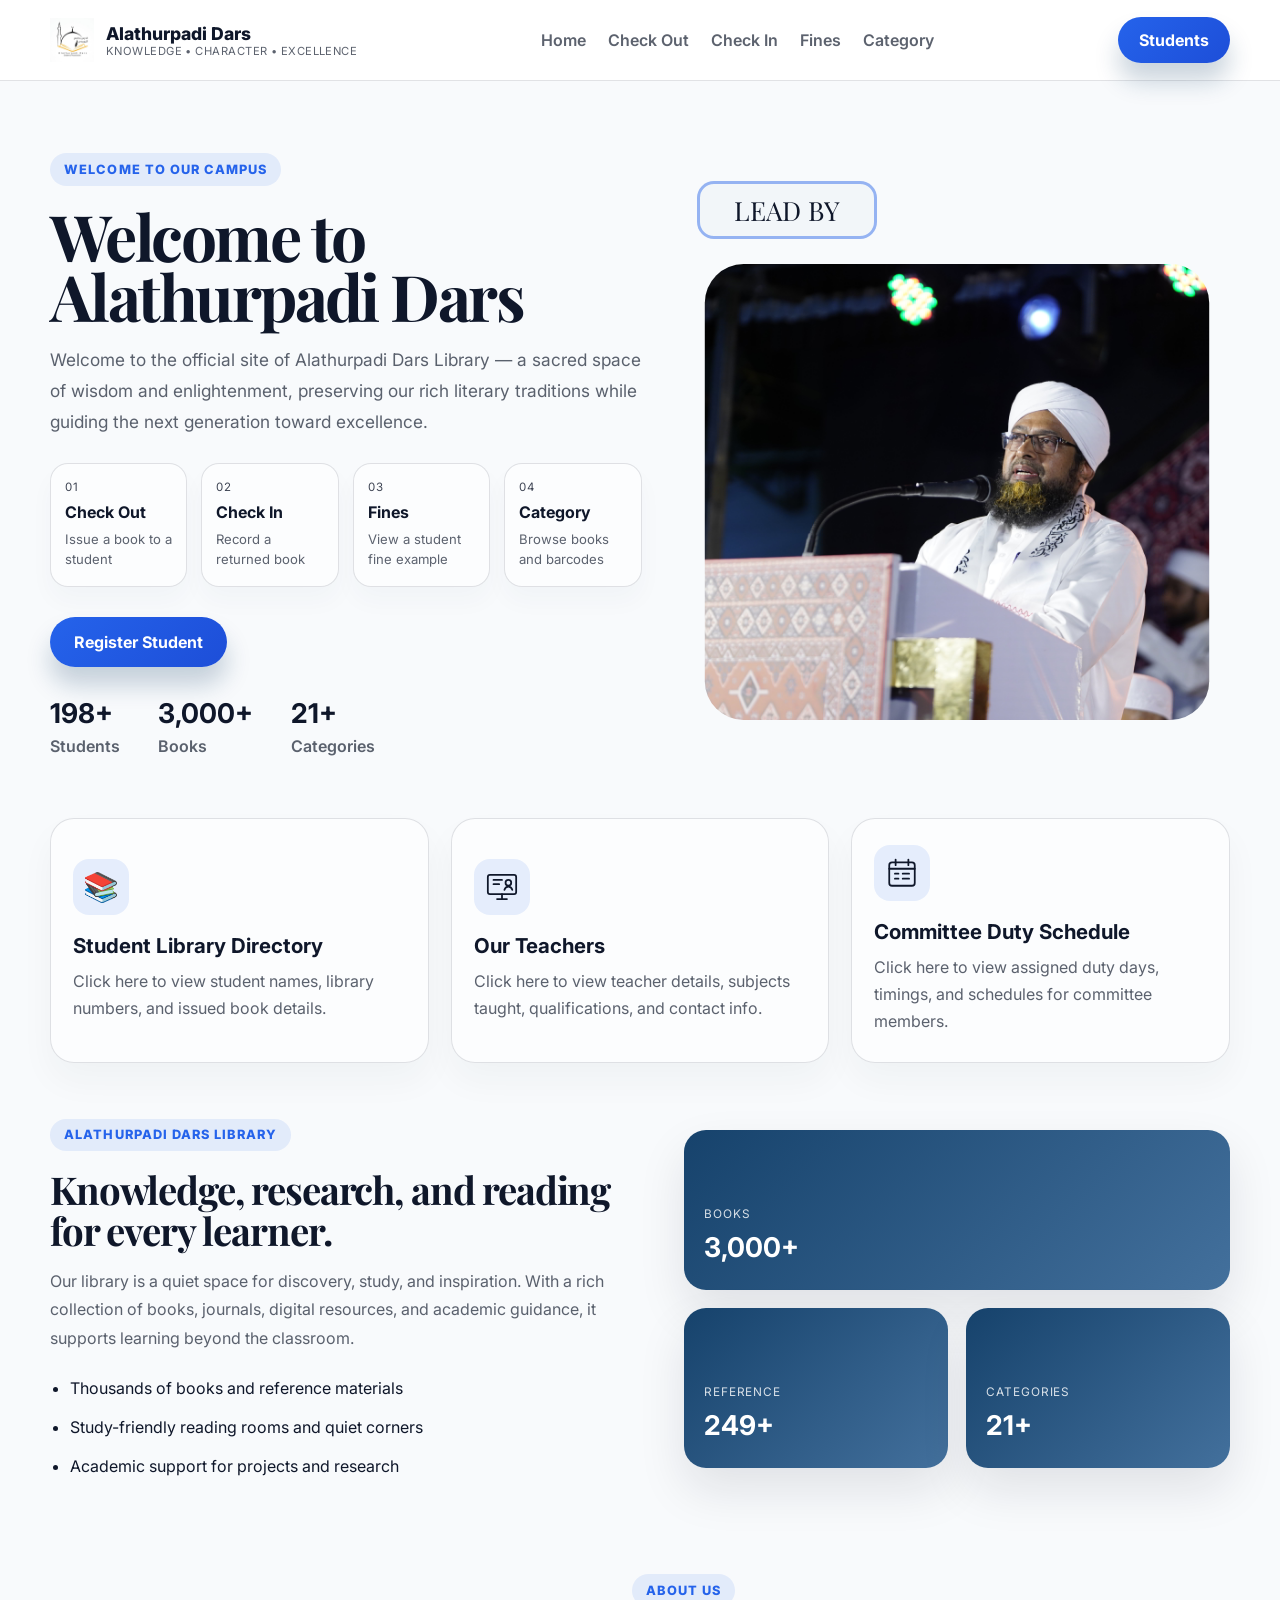
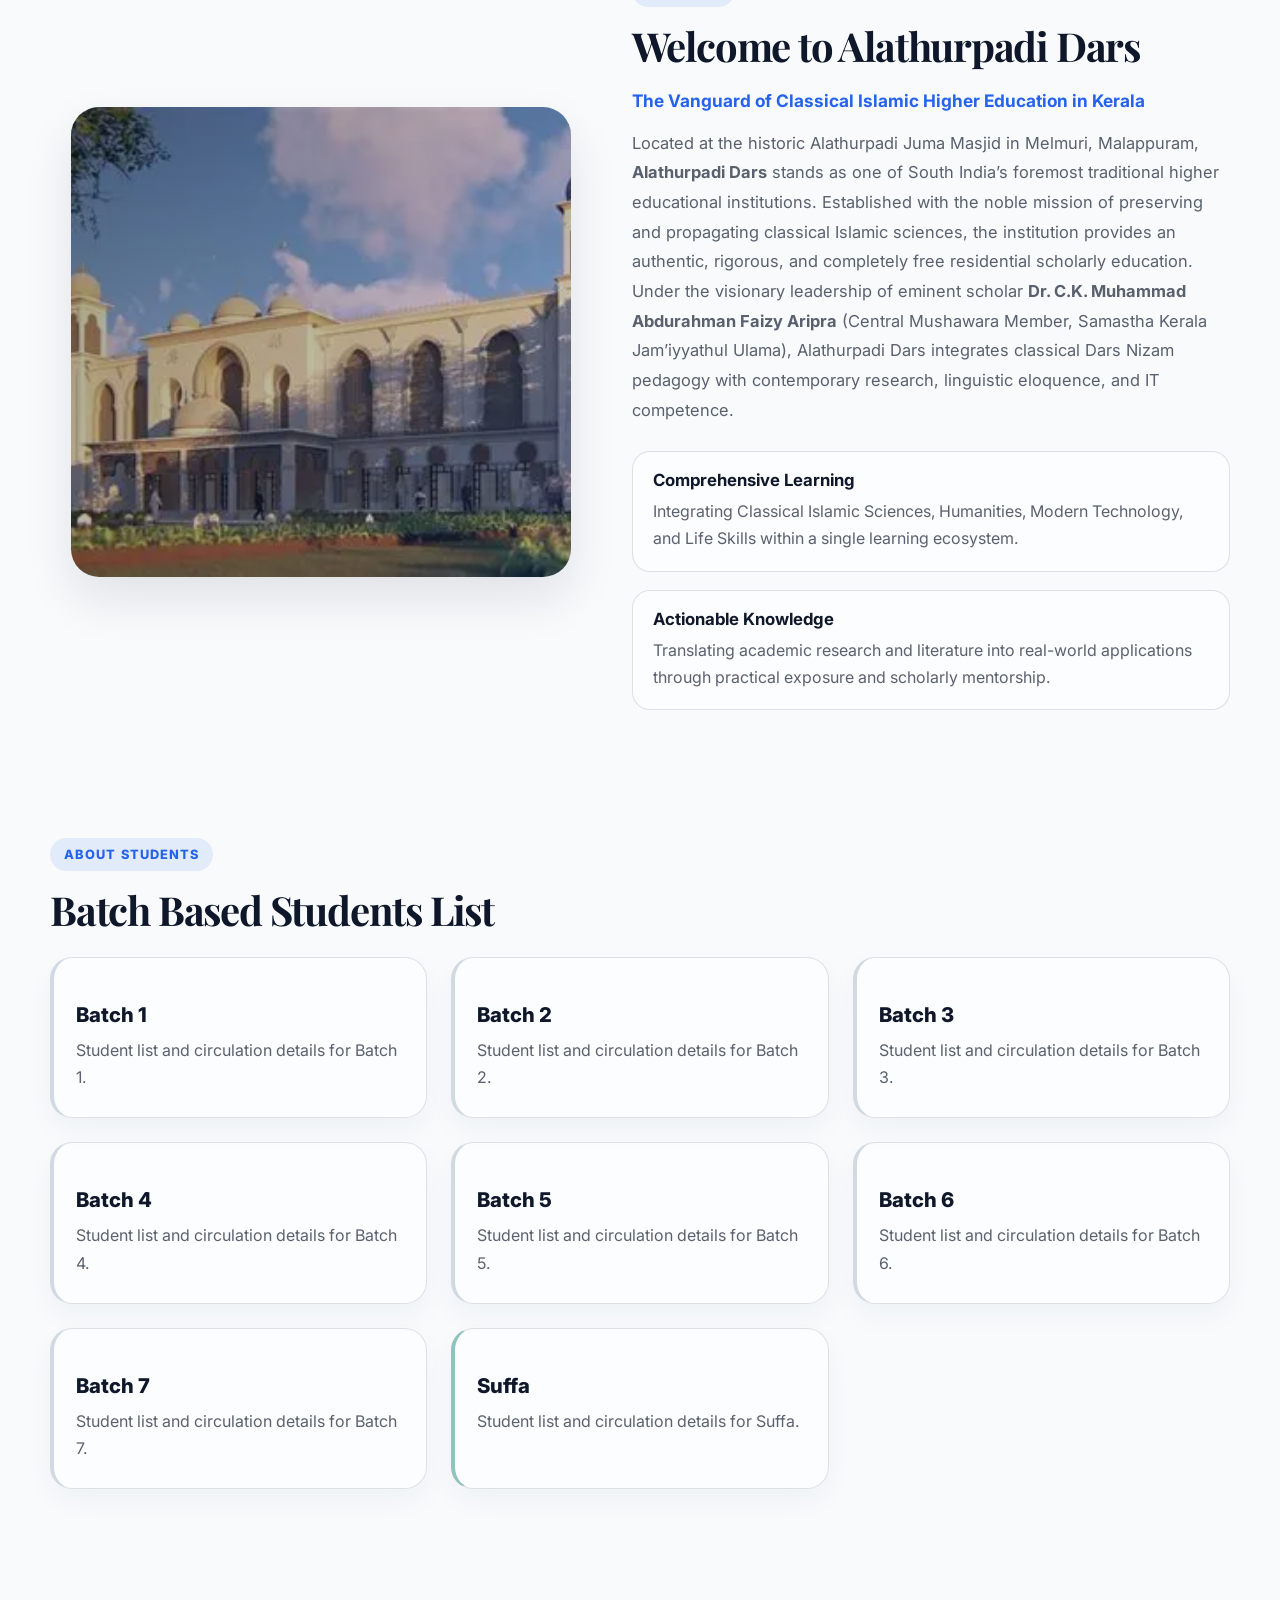
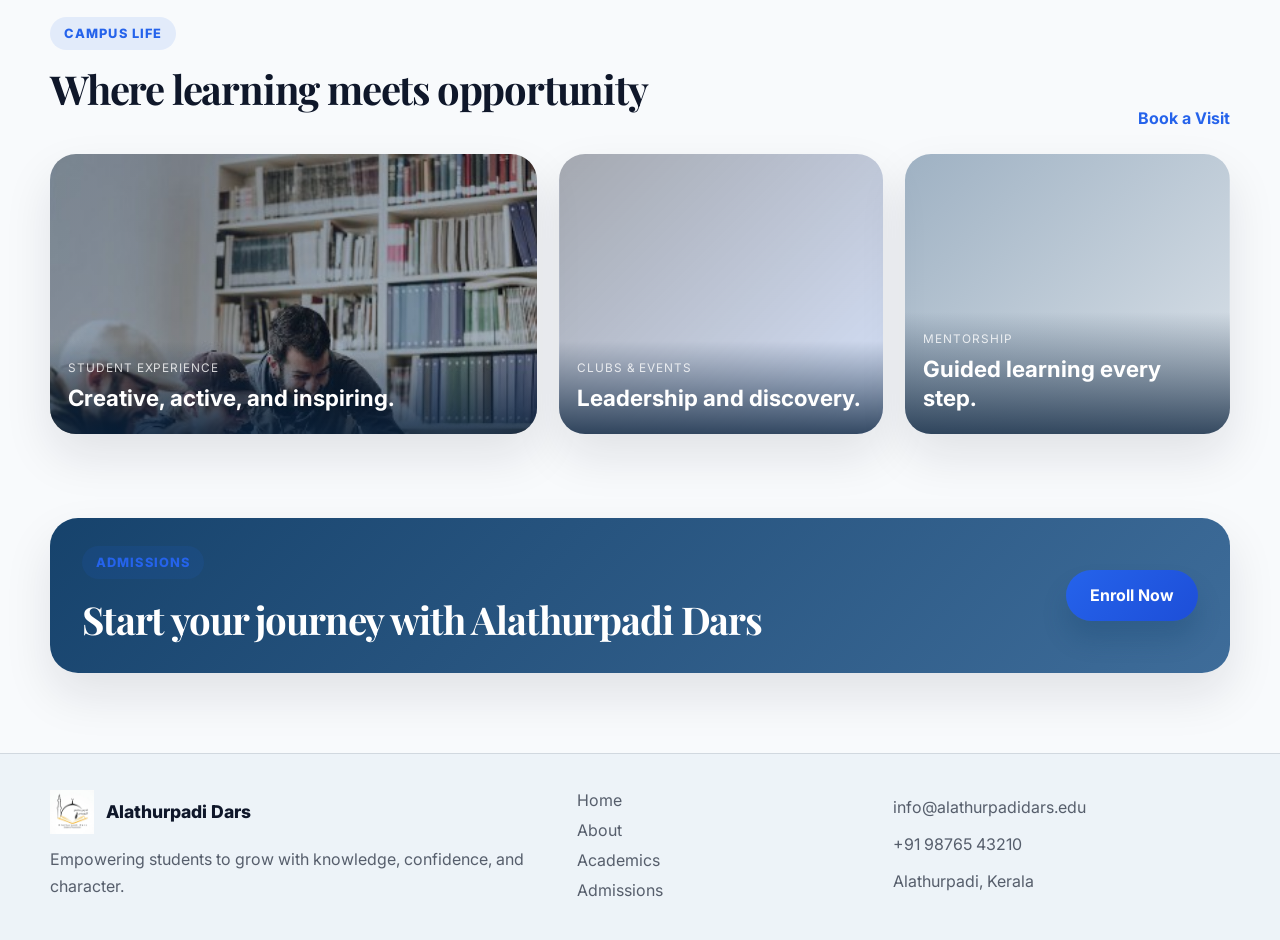
==== index.html @ b2cd087a "Initial commit" ====
<!DOCTYPE html>
<html lang="en">
  <head>
    <meta charset="UTF-8" />
    <meta name="viewport" content="width=device-width, initial-scale=1.0" />
    <title>Alathurpadi Dars | Welcome</title>
    <meta
      name="description"
      content="Welcome to Alathurpadi Dars library, a vibrant academic community dedicated to excellence, values, and future-ready learning."
    />
    <link rel="preconnect" href="https://fonts.googleapis.com" />
    <link rel="preconnect" href="https://fonts.gstatic.com" crossorigin />
    <link
      href="https://fonts.googleapis.com/css2?family=Inter:wght@400;500;600;700;800&family=Playfair+Display:wght@600;700;800&display=swap"
      rel="stylesheet"
    />
    <link rel="stylesheet" href="styles.css" />
  </head>
  <body>
    <header class="site-header">
      <div class="container nav-wrap">
        <div class="brand">
          <img class="brand-mark" src="assets/alathurpadi-logo.png" alt="Alathurpadi Dars logo" />
          <div>
            <span class="brand-name">Alathurpadi Dars</span>
            <small>Knowledge • Character • Excellence</small>
          </div>
        </div>

        <nav class="nav" aria-label="Main navigation">
          <a href="index.html">Home</a>
          <a href="checkout.html">Check Out</a>
          <a href="checkin.html">Check In</a>
          <a href="fines.html">Fines</a>
          <a href="category.html">Category</a>
        </nav>

        <a href="students.html" class="nav-button">Students</a>
      </div>
    </header>

    <main>
      <section class="hero" id="home">
        <div class="container hero-grid">
          <div class="hero-copy">
            <span class="eyebrow">Welcome to our campus</span>
            <h1>Welcome to Alathurpadi Dars</h1>
            <p>Welcome to the official site of Alathurpadi Dars Library — a sacred space of wisdom and enlightenment, preserving our rich literary traditions while guiding the next generation toward excellence.</p>
            <div class="quick-choose" aria-label="Library actions">
              <a class="quick-option" href="checkout.html"><span class="option-number">01</span><strong>Check Out</strong><span class="option-description">Issue a book to a student</span></a>
              <a class="quick-option" href="checkin.html"><span class="option-number">02</span><strong>Check In</strong><span class="option-description">Record a returned book</span></a>
              <a class="quick-option" href="fines.html"><span class="option-number">03</span><strong>Fines</strong><span class="option-description">View a student fine example</span></a>
              <a class="quick-option" href="category.html"><span class="option-number">04</span><strong>Category</strong><span class="option-description">Browse books and barcodes</span></a>
            </div>
            <div class="hero-actions"><a class="primary-btn" href="students.html">Register Student</a></div>
            <div class="hero-stats">
              <div><strong>198+</strong><span>Students</span></div>
              <div><strong>3,000+</strong><span>Books</span></div>
              <div><strong>21+</strong><span>Categories</span></div>
            </div>
          </div>
          <div class="hero-visual">
            <div class="hero-visual-content">
              <div class="lead-badge"><span>LEAD BY</span></div>
              <div class="image-card main-image"></div>
            </div>
          </div>
        </div>
      </section>

      <section class="highlights">
        <div class="container highlight-grid">
          <button class="highlight-item library-directory-trigger" type="button" aria-label="Open student library directory">
            <span class="highlight-icon" aria-hidden="true">📚</span>
            <h3>Student Library Directory</h3>
            <p>Click here to view student names, library numbers, and issued book details.</p>
          </button>
          <button class="highlight-item faculty-directory-trigger" type="button" aria-label="Open teachers directory">
            <span class="highlight-icon" aria-hidden="true">
              <svg viewBox="0 0 48 48" fill="none" xmlns="http://www.w3.org/2000/svg"><rect x="4" y="7" width="40" height="27" rx="3" stroke="currentColor" stroke-width="2.5"/><path d="M17 41h14M24 34v7M12 14h12M12 20h8" stroke="currentColor" stroke-width="2.5" stroke-linecap="round"/><circle cx="33" cy="18" r="4" stroke="currentColor" stroke-width="2.5"/><path d="M27.5 28c.8-3 2.7-4.5 5.5-4.5s4.7 1.5 5.5 4.5" stroke="currentColor" stroke-width="2.5" stroke-linecap="round"/></svg>
            </span>
            <h3>Our Teachers</h3>
            <p>Click here to view teacher details, subjects taught, qualifications, and contact info.</p>
          </button>
          <button class="highlight-item schedule-directory-trigger" type="button" aria-label="Open committee duty schedule">
            <span class="highlight-icon" aria-hidden="true">
              <svg viewBox="0 0 48 48" fill="none" xmlns="http://www.w3.org/2000/svg"><rect x="6" y="9" width="36" height="33" rx="4" stroke="currentColor" stroke-width="2.5"/><path d="M15 5v8M33 5v8M6 18h36M14 25h5M25 25h9M14 32h5M25 32h9" stroke="currentColor" stroke-width="2.5" stroke-linecap="round"/></svg>
            </span>
            <h3>Committee Duty Schedule</h3>
            <p>Click here to view assigned duty days, timings, and schedules for committee members.</p>
          </button>
        </div>
      </section>

      <div id="library-modal" class="library-modal" aria-hidden="true">
        <div class="library-modal-dialog" role="dialog" aria-modal="true" aria-labelledby="library-modal-title">
          <div class="library-modal-header">
            <div>
              <span class="section-tag">Student Directory</span>
              <h3 id="library-modal-title">Library Access Overview</h3>
            </div>
            <button type="button" class="library-modal-close" aria-label="Close directory">×</button>
          </div>

          <div class="library-directory-filters">
            <div class="library-search-wrap">
              <label for="library-search">Search</label>
              <input id="library-search" type="search" placeholder="Search by name, ID, batch or status" />
            </div>
            <div class="library-search-wrap">
              <label for="batch-filter">Filter by batch</label>
              <select id="batch-filter">
                <option value="">All Batches</option>
                <option value="Batch 1">Batch 1</option>
                <option value="Batch 2">Batch 2</option>
                <option value="Batch 3">Batch 3</option>
                <option value="Batch 4">Batch 4</option>
                <option value="Batch 5">Batch 5</option>
                <option value="Batch 6">Batch 6</option>
                <option value="Batch 7">Batch 7</option>
                <option value="Suffa">Suffa</option>
              </select>
            </div>
          </div>

          <form id="student-directory-form" class="student-directory-form">
            <h4>Add Student</h4>
            <label>
              Student Name
              <input name="name" type="text" placeholder="Enter student name" required />
            </label>
            <label>
              Library ID / Card Number
              <input name="libraryId" type="text" placeholder="Enter library ID" required />
            </label>
            <label>
              Roll Number
              <input name="roll" type="text" inputmode="numeric" maxlength="3" placeholder="001" required />
            </label>
            <label>
              Batch
              <select name="batch" required>
                <option value="Batch 1">Batch 1</option>
                <option value="Batch 2">Batch 2</option>
                <option value="Batch 3">Batch 3</option>
                <option value="Batch 4">Batch 4</option>
                <option value="Batch 5">Batch 5</option>
                <option value="Batch 6">Batch 6</option>
                <option value="Batch 7">Batch 7</option>
                <option value="Suffa">Suffa</option>
              </select>
            </label>
            <label>
              Status
              <select name="status" required>
                <option value="Active">Active</option>
                <option value="Issued">Issued</option>
                <option value="Overdue">Overdue</option>
              </select>
            </label>
            <button type="submit" class="primary-btn">Add Student</button>
            <p id="student-directory-message" class="student-directory-message" aria-live="polite"></p>
          </form>

          <div class="library-table-wrap">
            <table class="library-table">
              <thead>
                <tr>
                  <th>Student Name</th>
                  <th>Roll Number</th>
                  <th>Library ID / Card Number</th>
                  <th>Batch</th>
                  <th>Status</th>
                  <th>Actions</th>
                </tr>
              </thead>
              <tbody id="library-table-body">
                <tr>
                  <td colspan="6" class="no-results">Open the student library directory to load student records.</td>
                </tr>
              </tbody>
            </table>
          </div>
        </div>
      </div>

      <div id="faculty-modal" class="library-modal faculty-modal" aria-hidden="true">
        <div class="library-modal-dialog faculty-modal-dialog" role="dialog" aria-modal="true" aria-labelledby="faculty-modal-title">
          <div class="library-modal-header">
            <div>
              <span class="section-tag">Faculty Directory</span>
              <h3 id="faculty-modal-title">Our Teachers</h3>
            </div>
            <button type="button" class="library-modal-close faculty-modal-close" aria-label="Close faculty directory">×</button>
          </div>
          <form id="teacher-form" class="teacher-form">
            <h4 class="teacher-form-title">Add New Teacher</h4>
            <div class="teacher-form-field">
              <label for="teacher-name">Teacher Name</label>
              <input id="teacher-name" name="teacher-name" type="text" placeholder="Enter Teacher Name" required />
            </div>
            <div class="teacher-form-field">
              <label for="teacher-photo">Teacher Photo</label>
              <input id="teacher-photo" name="teacher-photo" type="file" accept="image/*" required />
            </div>
            <button type="submit" class="primary-btn">Save Teacher</button>
            <p id="teacher-form-message" class="teacher-form-message" aria-live="polite"></p>
          </form>
          <div id="faculty-grid" class="faculty-grid" aria-live="polite">
            <p class="faculty-empty-state">Add a teacher using the form above to see their profile here.</p>
          </div>
        </div>
      </div>

      <div id="schedule-modal" class="library-modal schedule-modal" aria-hidden="true">
        <div class="library-modal-dialog schedule-modal-dialog" role="dialog" aria-modal="true" aria-labelledby="schedule-modal-title">
          <div class="library-modal-header">
            <div>
              <span class="section-tag">Committee Roster</span>
              <h3 id="schedule-modal-title">Committee Duty Schedule</h3>
            </div>
            <button type="button" class="library-modal-close schedule-modal-close" aria-label="Close committee schedule">×</button>
          </div>
          <p class="schedule-directory-note">Committee duty schedule.</p>
          <div class="library-table-wrap">
            <table class="library-table schedule-table">
              <thead>
                <tr>
                  <th>Committee Member Name</th>
                  <th>Assigned Day(s)</th>
                </tr>
              </thead>
              <tbody>
                <tr>
                  <td>Umarul Farookh, Sayyid Basheer</td>
                  <td>Saturday</td>
                </tr>
                <tr>
                  <td>Shahid, Hamid</td>
                  <td>Sunday</td>
                </tr>
                <tr>
                  <td>Safuvan, Sinad</td>
                  <td>Tuesday</td>
                </tr>
                <tr>
                  <td>Sajeer, Niyas</td>
                  <td>Thursday</td>
                </tr>
              </tbody>
            </table>
          </div>
        </div>
      </div>

      <section class="library-section" id="library">
        <div class="container library-grid">
          <div class="library-copy">
            <span class="section-tag">Alathurpadi Dars Library</span>
            <h2>Knowledge, research, and reading for every learner.</h2>
            <p>
              Our library is a quiet space for discovery, study, and inspiration. With a rich
              collection of books, journals, digital resources, and academic guidance, it supports
              learning beyond the classroom.
            </p>
            <ul class="library-list">
              <li>Thousands of books and reference materials</li>
              <li>Study-friendly reading rooms and quiet corners</li>
              <li>Academic support for projects and research</li>
            </ul>
          </div>

          <div class="library-panel">
            <div class="library-box box-one">
              <span>Books</span>
              <strong>3,000+</strong>
            </div>
            <div class="library-box box-two">
              <span>Reference</span>
              <strong>249+</strong>
            </div>
            <div class="library-box box-three">
              <span>Categories</span>
              <strong>21+</strong>
            </div>
          </div>
        </div>
      </section>

      <section class="about" id="about">
        <div class="container about-grid">
          <div class="about-image-wrap">
            <div class="about-image"></div>
          </div>

          <div class="about-copy">
            <span class="section-tag">About Us</span>
            <h2>Welcome to Alathurpadi Dars</h2>
            <p class="about-subtitle">The Vanguard of Classical Islamic Higher Education in Kerala</p>
            <p>
              Located at the historic Alathurpadi Juma Masjid in Melmuri, Malappuram,
              <strong>Alathurpadi Dars</strong> stands as one of South India’s foremost traditional
              higher educational institutions. Established with the noble mission of preserving and
              propagating classical Islamic sciences, the institution provides an authentic, rigorous,
              and completely free residential scholarly education.
            </p>
            <p>
              Under the visionary leadership of eminent scholar
              <strong>Dr. C.K. Muhammad Abdurahman Faizy Aripra</strong> (Central Mushawara Member,
              Samastha Kerala Jam’iyyathul Ulama), Alathurpadi Dars integrates classical Dars
              Nizam pedagogy with contemporary research, linguistic eloquence, and IT competence.
            </p>

            <div class="feature-list">
              <div>
                <strong>Comprehensive Learning</strong>
                <span>Integrating Classical Islamic Sciences, Humanities, Modern Technology, and Life Skills within a single learning ecosystem.</span>
              </div>
              <div>
                <strong>Actionable Knowledge</strong>
                <span>Translating academic research and literature into real-world applications through practical exposure and scholarly mentorship.</span>
              </div>
            </div>
          </div>
        </div>
      </section>

      <section class="programs" id="academics">
        <div class="container">
          <div class="section-head">
            <div>
              <span class="section-tag">About Students</span>
              <h2>Batch Based Students List</h2>
            </div>
          </div>

          <div class="program-grid">
            <a class="program-card" href="batch-details.html?batch=Batch%201">
              <h3>Batch 1</h3>
              <p>Student list and circulation details for Batch 1.</p>
            </a>

            <a class="program-card" href="batch-details.html?batch=Batch%202">
              <h3>Batch 2</h3>
              <p>Student list and circulation details for Batch 2.</p>
            </a>

            <a class="program-card" href="batch-details.html?batch=Batch%203">
              <h3>Batch 3</h3>
              <p>Student list and circulation details for Batch 3.</p>
            </a>

            <a class="program-card" href="batch-details.html?batch=Batch%204">
              <h3>Batch 4</h3>
              <p>Student list and circulation details for Batch 4.</p>
            </a>

            <a class="program-card" href="batch-details.html?batch=Batch%205">
              <h3>Batch 5</h3>
              <p>Student list and circulation details for Batch 5.</p>
            </a>

            <a class="program-card" href="batch-details.html?batch=Batch%206">
              <h3>Batch 6</h3>
              <p>Student list and circulation details for Batch 6.</p>
            </a>

            <a class="program-card" href="batch-details.html?batch=Batch%207">
              <h3>Batch 7</h3>
              <p>Student list and circulation details for Batch 7.</p>
            </a>

            <a class="program-card suffa-card" href="batch-details.html?batch=Suffa">
              <h3>Suffa</h3>
              <p>Student list and circulation details for Suffa.</p>
            </a>
          </div>
        </div>
      </section>

      <section class="campus" id="campus">
        <div class="container">
          <div class="section-head section-head-inline">
            <div>
              <span class="section-tag">Campus Life</span>
              <h2>Where learning meets opportunity</h2>
            </div>
            <a href="#contact">Book a Visit</a>
          </div>

          <div class="campus-grid">
            <div class="campus-panel large-panel">
              <div class="panel-content">
                <span>Student Experience</span>
                <h3>Creative, active, and inspiring.</h3>
              </div>
            </div>
            <div class="campus-panel small-panel panel-2">
              <div class="panel-content">
                <span>Clubs & Events</span>
                <h3>Leadership and discovery.</h3>
              </div>
            </div>
            <div class="campus-panel small-panel panel-3">
              <div class="panel-content">
                <span>Mentorship</span>
                <h3>Guided learning every step.</h3>
              </div>
            </div>
          </div>
        </div>
      </section>

      <section class="admissions" id="admissions">
        <div class="container cta-box">
          <div>
            <span class="section-tag">Admissions</span>
            <h2>Start your journey with Alathurpadi Dars</h2>
          </div>
          <a href="#contact" class="primary-btn">Enroll Now</a>
        </div>
      </section>
    </main>

    <footer class="site-footer" id="contact">
      <div class="container footer-wrap">
        <div>
          <div class="brand footer-brand">
            <img class="brand-mark" src="assets/alathurpadi-logo.png" alt="Alathurpadi Dars logo" />
            <div><span class="brand-name">Alathurpadi Dars</span></div>
          </div>
          <p>Empowering students to grow with knowledge, confidence, and character.</p>
        </div>
        <div class="footer-links">
          <a href="#home">Home</a>
          <a href="#about">About</a>
          <a href="#academics">Academics</a>
          <a href="#admissions">Admissions</a>
        </div>
        <div class="footer-contact">
          <p>info@alathurpadidars.edu</p>
          <p>+91 98765 43210</p>
          <p>Alathurpadi, Kerala</p>
        </div>
      </div>
    </footer>

    <script src="script.js"></script>
  </body>
</html>
---- styles.css ----
:root {
  --bg: #F8FAFC;
  --panel: #f1f5f9;
  --primary: #2563eb;
  --primary-deep: #0f172a;
  --secondary: #f1f5f9;
  --secondary-soft: #f1f5f9;
  --text: #0f172a;
  --muted: rgba(15, 23, 42, 0.68);
  --line: rgba(15, 23, 42, 0.12);
  --shadow: 0 22px 48px rgba(15, 23, 42, 0.1);
}

* {
  box-sizing: border-box;
}

html {
  scroll-behavior: smooth;
}

body {
  margin: 0;
  font-family: "Inter", sans-serif;
  background: var(--bg);
  color: var(--text);
}

.cursor-book {
  position: fixed;
  z-index: 9999;
  font-size: 30px;
  line-height: 1;
  pointer-events: none;
  opacity: 0;
  filter: blur(0.7px) drop-shadow(0 3px 4px rgba(15, 23, 42, 0.22));
  transform: translate(-50%, -50%) rotate(var(--book-angle, -12deg));
  transition: left 100ms ease-out, top 100ms ease-out, opacity 120ms ease, transform 100ms ease-out;
}

.cursor-book.is-visible {
  opacity: 1;
}

a {
  color: inherit;
  text-decoration: none;
}

img {
  max-width: 100%;
  display: block;
}

button,
input {
  font: inherit;
}

.container {
  width: min(1180px, calc(100% - 32px));
  margin: 0 auto;
}

.site-header {
  position: sticky;
  top: 0;
  z-index: 20;
  background: rgba(255, 255, 255, 0.92);
  backdrop-filter: blur(14px);
  border-bottom: 1px solid var(--line);
}

.nav-wrap {
  display: flex;
  align-items: center;
  justify-content: space-between;
  gap: 18px;
  min-height: 80px;
}

.brand {
  display: inline-flex;
  align-items: center;
  gap: 12px;
}

.brand-mark {
  flex: 0 0 44px;
  width: 44px;
  height: 44px;
  display: block;
  object-fit: contain;
}

.brand-name {
  display: block;
  font-size: 1.1rem;
  font-weight: 800;
  color: var(--primary-deep);
}

.brand small {
  display: block;
  color: var(--muted);
  font-size: 0.7rem;
  letter-spacing: 0.04em;
  text-transform: uppercase;
}

.nav {
  display: flex;
  align-items: center;
  gap: 22px;
  color: var(--muted);
  font-weight: 600;
}

.nav a:hover,
.nav a:focus-visible {
  color: var(--primary);
}

.nav-button,
.primary-btn,
.secondary-btn {
  display: inline-flex;
  align-items: center;
  justify-content: center;
  border-radius: 999px;
  font-weight: 700;
  transition: transform 0.2s ease, box-shadow 0.2s ease;
}

.nav-button,
.primary-btn {
  background: linear-gradient(135deg, var(--primary) 0%, #1d4ed8 100%);
  color: white;
  box-shadow: 0 18px 25px rgba(13, 59, 102, 0.22);
}

.nav-button {
  padding: 0.8rem 1.3rem;
}

.hero {
  padding: 72px 0 52px;
}

.hero-grid {
  display: grid;
  grid-template-columns: 1.04fr 0.96fr;
  align-items: center;
  gap: 42px;
}

.eyebrow,
.section-tag {
  display: inline-block;
  padding: 0.55rem 0.9rem;
  border-radius: 999px;
  background: rgba(37, 99, 235, 0.1);
  color: var(--primary);
  font-size: 0.8rem;
  font-weight: 800;
  letter-spacing: 0.08em;
  text-transform: uppercase;
}

.hero-copy h1 {
  margin: 20px 0 18px;
  font-family: "Playfair Display", serif;
  font-size: clamp(3rem, 5vw, 5.3rem);
  line-height: 0.94;
  letter-spacing: -0.04em;
  color: var(--primary-deep);
}

.hero-copy p {
  max-width: 620px;
  margin: 0;
  font-size: 1.08rem;
  line-height: 1.8;
  color: var(--muted);
}

.quick-choose {
  display: grid;
  grid-template-columns: repeat(4, minmax(0, 1fr));
  gap: 14px;
  margin-top: 26px;
}

.quick-option {
  display: block;
  border: 1px solid var(--line);
  background: rgba(255, 255, 255, 0.58);
  border-radius: 18px;
  padding: 16px 14px;
  text-align: left;
  transition: all 0.2s ease;
  box-shadow: 0 14px 24px rgba(13, 59, 102, 0.03);
  color: var(--primary-deep);
}

.quick-option:hover,
.quick-option.active {
  border-color: rgba(13, 59, 102, 0.2);
  background: linear-gradient(135deg, rgba(37, 99, 235, 0.96), rgba(29, 78, 216, 0.9));
  color: white;
  transform: translateY(-2px);
}

.option-number {
  display: block;
  font-size: 0.72rem;
  letter-spacing: 0.08em;
  text-transform: uppercase;
  opacity: 0.8;
}

.quick-option strong {
  display: block;
  margin-top: 8px;
  font-size: 1rem;
}

.option-description {
  display: block;
  margin-top: 8px;
  color: var(--muted);
  font-size: 0.82rem;
  line-height: 1.5;
}

.quick-option:hover .option-description,
.quick-option:focus-visible .option-description {
  color: rgba(255, 255, 255, 0.82);
}

.quick-option:focus-visible {
  outline: 3px solid var(--secondary);
  outline-offset: 3px;
}

.selection-panel {
  margin-top: 18px;
  padding: 16px 18px;
  background: rgba(255, 255, 255, 0.66);
  border: 1px solid var(--line);
  border-radius: 18px;
  box-shadow: 0 14px 24px rgba(13, 59, 102, 0.04);
}

.selection-panel p {
  margin: 0 0 8px;
  font-size: 0.74rem;
  letter-spacing: 0.08em;
  text-transform: uppercase;
  color: var(--muted);
}

.selection-panel h3 {
  margin: 0;
  font-size: 1.5rem;
  color: var(--primary-deep);
}

.selection-panel span {
  display: block;
  margin-top: 8px;
  color: var(--muted);
  line-height: 1.6;
}

.detail-panel {
  margin-top: 16px;
  background: rgba(255, 255, 255, 0.58);
  border: 1px solid var(--line);
  border-radius: 18px;
  padding: 14px 16px 10px;
}

.detail-header h4 {
  margin: 0 0 10px;
  font-size: 0.82rem;
  letter-spacing: 0.08em;
  text-transform: uppercase;
  color: var(--primary);
}

#detail-list {
  list-style: none;
  padding: 0;
  margin: 0;
  display: grid;
  gap: 10px;
}

#detail-list li {
  display: flex;
  justify-content: space-between;
  gap: 16px;
  padding: 10px 12px;
  border-radius: 12px;
  background: rgba(13, 59, 102, 0.04);
  color: var(--primary-deep);
}

#detail-list li span {
  color: var(--muted);
}

.hero-actions {
  display: flex;
  align-items: center;
  gap: 16px;
  margin-top: 30px;
}

.full-width {
  width: 100%;
}

.primary-btn,
.secondary-btn {
  padding: 0.95rem 1.5rem;
}

.secondary-btn {
  background: transparent;
  border: 1px solid rgba(13, 59, 102, 0.18);
  color: var(--primary);
}

.hero-stats {
  display: flex;
  gap: 38px;
  margin-top: 30px;
  flex-wrap: wrap;
}

.hero-stats div {
  display: flex;
  flex-direction: column;
  gap: 6px;
}

.hero-stats strong {
  font-size: 1.7rem;
  color: var(--primary-deep);
}

.hero-stats span {
  color: var(--muted);
  font-weight: 600;
}

.hero-visual {
  position: relative;
  min-height: 540px;
  display: flex;
  align-items: center;
  justify-content: center;
  background: transparent;
}

.hero-visual-content {
  width: min(100%, 520px);
}

.lead-badge {
  width: 180px;
  min-height: 58px;
  margin: 0 0 18px;
  display: flex;
  align-items: center;
  justify-content: center;
  border: 3px solid rgba(37, 99, 235, 0.45);
  border-radius: 17px;
  background: rgba(241, 245, 249, 0.9);
}

.lead-badge span {
  color: var(--primary-deep);
  font-family: "Playfair Display", serif;
  font-size: 1.65rem;
  line-height: 1;
}

.image-card {
  width: 100%;
  height: 470px;
  border-radius: 40px 40px 40px 40px;
  background: url("DSC00476.JPG") center/cover no-repeat;
  box-shadow: none;
  border: none;
  position: relative;
  overflow: hidden;
  transform: scale(0.97);
  transform-origin: center;
}

.floating-badge {
  position: absolute;
  background: rgba(255, 255, 255, 0.94);
  border: 1px solid var(--line);
  border-radius: 18px;
  box-shadow: var(--shadow);
  padding: 16px 18px;
  max-width: 210px;
}

.floating-badge span {
  display: block;
  color: var(--muted);
  font-size: 0.74rem;
  letter-spacing: 0.08em;
  text-transform: uppercase;
}

.floating-badge strong {
  display: block;
  margin-top: 8px;
  color: var(--primary-deep);
  font-size: 1.05rem;
}

.badge-one {
  left: 20px;
  bottom: 34px;
}

.badge-two {
  right: 18px;
  top: 18px;
}

.highlights {
  padding: 10px 0 30px;
}

.highlight-grid {
  display: grid;
  grid-template-columns: repeat(3, minmax(0, 1fr));
  gap: 22px;
}

.highlight-item {
  background: rgba(255, 255, 255, 0.55);
  border: 1px solid var(--line);
  border-radius: 24px;
  padding: 26px 22px;
  box-shadow: 0 18px 35px rgba(19, 42, 61, 0.04);
  width: 100%;
  text-align: left;
  color: inherit;
  transition: transform 0.2s ease, box-shadow 0.2s ease, border-color 0.2s ease;
}

.library-directory-trigger,
.faculty-directory-trigger,
.schedule-directory-trigger {
  cursor: pointer;
}

.library-directory-trigger:hover,
.library-directory-trigger:focus-visible,
.faculty-directory-trigger:hover,
.faculty-directory-trigger:focus-visible,
.schedule-directory-trigger:hover,
.schedule-directory-trigger:focus-visible {
  transform: translateY(-2px);
  box-shadow: 0 22px 42px rgba(19, 42, 61, 0.08);
  border-color: rgba(13, 59, 102, 0.22);
  outline: none;
}

.library-modal {
  position: fixed;
  inset: 0;
  background: rgba(9, 18, 28, 0.52);
  display: none;
  align-items: center;
  justify-content: center;
  padding: 24px;
  z-index: 1000;
}

.library-modal.is-open {
  display: flex;
}

body.modal-open {
  overflow: hidden;
}

.library-modal-dialog {
  width: min(900px, 100%);
  max-height: 90vh;
  overflow-y: auto;
  background: #fff;
  border-radius: 22px;
  box-shadow: 0 30px 60px rgba(9, 18, 28, 0.2);
  border: 1px solid var(--line);
  padding: 24px;
}

.library-modal-header {
  display: flex;
  align-items: flex-start;
  justify-content: space-between;
  gap: 18px;
  margin-bottom: 20px;
}

.library-modal-header h3 {
  margin: 10px 0 0;
  color: var(--primary-deep);
  font-size: clamp(1.7rem, 2vw, 2.1rem);
}

.library-modal-close {
  background: rgba(13, 59, 102, 0.08);
  border: none;
  border-radius: 50%;
  width: 42px;
  height: 42px;
  font-size: 2rem;
  line-height: 1;
  color: var(--primary-deep);
  cursor: pointer;
}

.faculty-modal-dialog {
  max-height: min(90vh, 900px);
  overflow-y: auto;
}

.schedule-modal-dialog {
  width: min(1100px, 100%);
  max-height: min(90vh, 900px);
  overflow-y: auto;
}

.schedule-directory-note {
  margin: -4px 0 18px;
  color: var(--muted);
  line-height: 1.6;
}

.schedule-table {
  min-width: 760px;
}

.schedule-status {
  display: inline-flex;
  padding: 6px 10px;
  border-radius: 999px;
  background: rgba(13, 59, 102, 0.08);
  color: var(--muted);
  font-size: 0.8rem;
  font-weight: 700;
  white-space: nowrap;
}

.teacher-form {
  display: grid;
  grid-template-columns: 1fr 1fr auto;
  align-items: end;
  gap: 14px;
  margin-bottom: 24px;
  padding: 18px;
  border: 1px solid var(--line);
  border-radius: 16px;
  background: rgba(13, 59, 102, 0.03);
}

.teacher-form-title {
  grid-column: 1 / -1;
  margin: 0;
  color: var(--primary-deep);
}

.teacher-form-field {
  display: grid;
  gap: 8px;
}

.teacher-form-field label {
  color: var(--primary-deep);
  font-weight: 700;
}

.teacher-form-field input {
  width: 100%;
  min-height: 48px;
  border: 1px solid var(--line);
  border-radius: 12px;
  padding: 0.75rem 0.9rem;
  background: white;
  color: var(--text);
  font: inherit;
}

.teacher-form-field input:focus-visible {
  outline: 2px solid rgba(13, 59, 102, 0.25);
  border-color: rgba(13, 59, 102, 0.4);
}

.teacher-form-message {
  grid-column: 1 / -1;
  min-height: 1.25em;
  margin: 0;
  color: var(--primary);
  font-weight: 600;
}

.faculty-grid {
  display: grid;
  grid-template-columns: repeat(3, minmax(0, 1fr));
  gap: 16px;
}

.faculty-card {
  overflow: hidden;
  border: 1px solid var(--line);
  border-radius: 18px;
  background: #fff;
  box-shadow: 0 12px 26px rgba(13, 59, 102, 0.06);
}

.faculty-photo {
  display: block;
  width: 100%;
  aspect-ratio: 4 / 3;
  object-fit: cover;
  background: linear-gradient(135deg, rgba(37, 99, 235, 0.12), rgba(37, 99, 235, 0.08));
}

.faculty-card-controls {
  display: grid;
  gap: 12px;
  padding: 16px;
}

.faculty-edit-field {
  display: grid;
  gap: 6px;
  color: var(--primary-deep);
  font-size: 0.85rem;
  font-weight: 700;
}

.faculty-edit-field input {
  width: 100%;
  min-height: 42px;
  border: 1px solid var(--line);
  border-radius: 10px;
  padding: 0.65rem 0.75rem;
  background: white;
  color: var(--text);
  font: inherit;
  font-weight: 400;
}

.faculty-edit-field input:focus-visible {
  outline: 2px solid rgba(13, 59, 102, 0.25);
  border-color: rgba(13, 59, 102, 0.4);
}

.faculty-delete-button {
  min-height: 42px;
  border: 1px solid rgba(177, 45, 45, 0.22);
  border-radius: 10px;
  background: rgba(202, 58, 58, 0.08);
  color: #a52c2c;
  font: inherit;
  font-weight: 700;
  cursor: pointer;
}

.faculty-delete-button:hover,
.faculty-delete-button:focus-visible {
  background: rgba(202, 58, 58, 0.14);
  outline: 2px solid rgba(177, 45, 45, 0.2);
  outline-offset: 2px;
}

.faculty-empty-state {
  grid-column: 1 / -1;
  margin: 0;
  padding: 20px;
  border: 1px dashed var(--line);
  border-radius: 14px;
  color: var(--muted);
  text-align: center;
}

.library-directory-filters {
  display: grid;
  grid-template-columns: minmax(0, 1fr) minmax(180px, 0.45fr);
  gap: 16px;
}

.library-search-wrap {
  display: grid;
  gap: 8px;
  margin-bottom: 18px;
}

.library-search-wrap label {
  font-weight: 700;
  color: var(--primary-deep);
}

.library-search-wrap input,
.library-search-wrap select {
  width: 100%;
  min-height: 48px;
  border: 1px solid var(--line);
  border-radius: 12px;
  padding: 0.9rem 1rem;
  background: white;
  color: var(--text);
  font: inherit;
}

.student-directory-form {
  display: grid;
  grid-template-columns: repeat(5, minmax(0, 1fr)) auto;
  align-items: end;
  gap: 12px;
  margin-bottom: 20px;
  padding: 16px;
  border: 1px solid var(--line);
  border-radius: 16px;
  background: rgba(13, 59, 102, 0.03);
}

.student-directory-form h4,
.student-directory-message {
  grid-column: 1 / -1;
  margin: 0;
}

.student-directory-form h4 {
  color: var(--primary-deep);
}

.student-directory-form label {
  display: grid;
  gap: 7px;
  color: var(--primary-deep);
  font-size: 0.82rem;
  font-weight: 700;
}

.student-directory-form input,
.student-directory-form select,
.library-table td input,
.library-table td select {
  width: 100%;
  min-width: 100px;
  min-height: 40px;
  border: 1px solid var(--line);
  border-radius: 9px;
  padding: 0.55rem 0.65rem;
  background: #fff;
  color: var(--text);
  font: inherit;
}

.student-directory-form .primary-btn {
  min-height: 44px;
  padding: 0.7rem 1rem;
  white-space: nowrap;
}

.student-directory-message {
  min-height: 1.25em;
  color: var(--primary);
  font-weight: 600;
}

.directory-actions {
  display: flex;
  gap: 8px;
}

.directory-row-button {
  border: 1px solid var(--line);
  border-radius: 8px;
  padding: 8px 10px;
  background: white;
  color: var(--primary);
  font: inherit;
  font-size: 0.82rem;
  font-weight: 700;
  cursor: pointer;
}

.directory-row-button:hover,
.directory-row-button:focus-visible {
  outline: 2px solid rgba(13, 59, 102, 0.2);
  outline-offset: 1px;
}

.directory-delete-button {
  border-color: rgba(177, 45, 45, 0.22);
  color: #a52c2c;
}

.library-table-wrap {
  max-height: 42vh;
  overflow-x: auto;
  overflow-y: auto;
  border-radius: 12px;
}

.library-table thead {
  position: sticky;
  top: 0;
  z-index: 1;
}

.library-table {
  width: 100%;
  border-collapse: collapse;
  margin-top: 8px;
}

.library-table th,
.library-table td {
  padding: 14px 12px;
  text-align: left;
  border-bottom: 1px solid rgba(13, 59, 102, 0.1);
  color: var(--primary-deep);
}

.library-table th {
  background: rgba(13, 59, 102, 0.04);
  font-size: 0.8rem;
  letter-spacing: 0.08em;
  text-transform: uppercase;
  color: var(--primary);
}

.status-badge {
  display: inline-flex;
  align-items: center;
  justify-content: center;
  min-width: 88px;
  padding: 6px 10px;
  border-radius: 999px;
  font-size: 0.8rem;
  font-weight: 700;
}

.status-active {
  background: rgba(46, 125, 50, 0.12);
  color: #236f3c;
}

.status-issued {
  background: rgba(226, 157, 14, 0.14);
  color: #a16000;
}

.status-overdue {
  background: rgba(202, 58, 58, 0.12);
  color: #b12d2d;
}

.no-results {
  text-align: center;
  color: var(--muted);
  padding: 22px 12px;
}

.library-section {
  padding: 26px 0 30px;
}

.library-grid {
  display: grid;
  grid-template-columns: 1.05fr 0.95fr;
  gap: 30px;
  align-items: center;
}

.library-copy h2 {
  margin: 18px 0 16px;
  font-family: "Playfair Display", serif;
  font-size: clamp(2.4rem, 3vw, 3.1rem);
  line-height: 1.06;
  letter-spacing: -0.03em;
  color: var(--primary-deep);
}

.library-copy p {
  margin: 0;
  color: var(--muted);
  line-height: 1.8;
}

.library-list {
  margin: 22px 0 0;
  padding-left: 20px;
  color: var(--primary-deep);
  display: grid;
  gap: 12px;
  line-height: 1.7;
}

.library-panel {
  display: grid;
  gap: 18px;
  grid-template-columns: repeat(2, minmax(0, 1fr));
}

.library-box {
  background: linear-gradient(135deg, rgba(13, 59, 102, 0.96), rgba(42, 93, 143, 0.88));
  border-radius: 22px;
  padding: 26px 20px;
  min-height: 160px;
  display: flex;
  flex-direction: column;
  justify-content: end;
  color: white;
  box-shadow: var(--shadow);
}

.library-box span {
  font-size: 0.74rem;
  letter-spacing: 0.08em;
  text-transform: uppercase;
  opacity: 0.82;
}

.library-box strong {
  margin-top: 10px;
  font-size: clamp(1.7rem, 2vw, 2.2rem);
}

.box-one {
  grid-column: 1 / span 2;
}

.highlight-icon {
  display: inline-flex;
  align-items: center;
  justify-content: center;
  width: 56px;
  height: 56px;
  border-radius: 16px;
  background: rgba(37, 99, 235, 0.1);
  font-size: 1.8rem;
}

.highlight-icon svg {
  width: 34px;
  height: 34px;
}

.highlight-item h3 {
  margin: 18px 0 10px;
  font-size: 1.28rem;
  color: var(--primary-deep);
}

.highlight-item p {
  margin: 0;
  color: var(--muted);
  line-height: 1.7;
}

.about,
.programs,
.campus {
  padding: 64px 0;
}

.about-grid {
  display: grid;
  grid-template-columns: 0.95fr 1.05fr;
  gap: 40px;
  align-items: center;
}

.about-image-wrap {
  display: flex;
  justify-content: center;
}

.about-image {
  width: min(100%, 500px);
  height: 470px;
  border-radius: 28px;
  background: linear-gradient(135deg, rgba(15, 23, 42, 0.38), rgba(37, 99, 235, 0.18)),
    url("assets/students-library.webp") center/cover no-repeat;
  box-shadow: var(--shadow);
}

.about-copy h2,
.section-head h2 {
  margin: 18px 0 18px;
  font-family: "Playfair Display", serif;
  font-size: clamp(2.5rem, 3vw, 3.2rem);
  line-height: 1.06;
  letter-spacing: -0.03em;
  color: var(--primary-deep);
}

.about-copy p {
  margin: 0;
  color: var(--muted);
  line-height: 1.8;
  font-size: 1.03rem;
}

.about-subtitle {
  margin-top: 12px !important;
  margin-bottom: 12px !important;
  color: var(--primary) !important;
  font-weight: 700;
  font-size: 1.08rem !important;
}

.feature-list {
  display: grid;
  gap: 18px;
  margin-top: 26px;
}

.feature-list div {
  background: rgba(255, 255, 255, 0.55);
  border: 1px solid var(--line);
  border-radius: 18px;
  padding: 18px 20px;
}

.feature-list strong {
  display: block;
  color: var(--primary-deep);
  margin-bottom: 8px;
  font-size: 1.05rem;
}

.feature-list span {
  color: var(--muted);
  line-height: 1.7;
}

.section-head {
  margin-bottom: 26px;
}

.program-grid {
  display: grid;
  grid-template-columns: repeat(3, minmax(0, 1fr));
  gap: 24px;
}

.program-card {
  display: block;
  text-decoration: none;
  color: inherit;
  background: rgba(255, 255, 255, 0.55);
  border: 1px solid var(--line);
  border-radius: 22px;
  padding: 26px 22px;
  box-shadow: 0 12px 28px rgba(12, 41, 70, 0.04);
  border-left: 4px solid rgba(13, 59, 102, 0.18);
  transition: transform 0.2s ease, box-shadow 0.2s ease;
}

.program-card:hover,
.program-card:focus-visible {
  transform: translateY(-2px);
  box-shadow: 0 16px 30px rgba(12, 41, 70, 0.08);
  outline: none;
}

.program-card h3 {
  margin: 18px 0 10px;
  color: var(--primary-deep);
  font-size: 1.27rem;
  font-weight: 800;
}

.program-card p {
  margin: 0;
  color: var(--muted);
  line-height: 1.7;
}

.suffa-card {
  border-left-color: rgba(14, 122, 110, 0.45);
}

.batch-details-page {
  padding: 42px 0 60px;
}

.batch-head {
  margin-bottom: 20px;
}

.batch-summary {
  display: flex;
  gap: 16px;
  flex-wrap: wrap;
  margin: 18px 0 28px;
}

.batch-stat {
  min-width: 150px;
  display: flex;
  flex-direction: column;
  gap: 8px;
  padding: 18px 20px;
  border-radius: 18px;
  background: rgba(255, 255, 255, 0.5);
  border: 1px solid var(--line);
}

.batch-stat-single {
  min-width: 220px;
}

.batch-stat strong {
  font-size: clamp(1.5rem, 2vw, 2.4rem);
  color: var(--primary-deep);
}

.batch-stat span {
  color: var(--muted);
  font-weight: 600;
}

.batch-search-wrap {
  display: grid;
  gap: 8px;
  margin: 0 0 22px;
  max-width: 420px;
}

.batch-search-wrap label {
  color: var(--primary-deep);
  font-weight: 700;
}

.batch-search-wrap input {
  width: 100%;
  border: 1px solid var(--line);
  border-radius: 12px;
  background: rgba(255, 255, 255, 0.7);
  padding: 12px 14px;
  font: inherit;
  color: var(--primary-deep);
}

.batch-student-add-form {
  display: grid;
  grid-template-columns: repeat(3, minmax(0, 1fr)) auto;
  align-items: end;
  gap: 12px;
  margin: 0 0 22px;
  padding: 16px;
  border: 1px solid var(--line);
  border-radius: 14px;
  background: rgba(255, 255, 255, 0.5);
}

.batch-student-add-form label {
  display: grid;
  gap: 7px;
  color: var(--primary-deep);
  font-size: 0.85rem;
  font-weight: 700;
}

.batch-student-add-form input {
  width: 100%;
  min-height: 42px;
  border: 1px solid var(--line);
  border-radius: 9px;
  padding: 0.6rem 0.7rem;
  background: white;
  color: var(--text);
  font: inherit;
}

.batch-student-add-form p {
  grid-column: 1 / -1;
  min-height: 1.25em;
  margin: 0;
  color: var(--primary);
  font-weight: 600;
}

.batch-student-list {
  display: grid;
  grid-template-columns: repeat(2, minmax(0, 1fr));
  gap: 18px;
}

.batch-student-card {
  background: rgba(255, 255, 255, 0.56);
  border: 1px solid var(--line);
  border-radius: 20px;
  padding: 22px 20px;
  box-shadow: 0 12px 24px rgba(13, 59, 102, 0.04);
}

.batch-student-card h3 {
  margin: 0 0 12px;
  font-size: 1.2rem;
  color: var(--primary-deep);
}

.batch-student-meta {
  display: flex;
  flex-direction: column;
  gap: 8px;
  color: var(--muted);
  line-height: 1.6;
}

.batch-student-meta strong {
  color: var(--primary-deep);
}

.batch-card-actions {
  display: flex;
  justify-content: flex-end;
  gap: 10px;
  margin-top: 16px;
}

.batch-card-button {
  border: 1px solid rgba(13, 59, 102, 0.18);
  background: rgba(13, 59, 102, 0.05);
  color: var(--primary-deep);
  border-radius: 10px;
  padding: 8px 12px;
  font-weight: 700;
  cursor: pointer;
  text-decoration: none;
  display: inline-flex;
  align-items: center;
  justify-content: center;
}

.batch-save-button {
  background: rgba(13, 59, 102, 0.12);
}

.batch-cancel-button {
  background: transparent;
}

@media (max-width: 700px) {
  .batch-student-add-form {
    grid-template-columns: 1fr 1fr;
  }

  .batch-student-add-form .primary-btn {
    grid-column: 1 / -1;
  }
}

.student-issued-books {
  margin-top: 16px;
  display: grid;
  gap: 10px;
  border-top: 1px solid var(--line);
  padding-top: 14px;
}

.student-issued-book {
  display: grid;
  gap: 4px;
  background: rgba(13, 59, 102, 0.04);
  border: 1px solid rgba(13, 59, 102, 0.08);
  border-radius: 12px;
  padding: 10px 12px;
}

.student-issued-book strong {
  color: var(--primary-deep);
  font-size: 0.98rem;
}

.student-issued-book span,
.student-issued-book small {
  color: var(--muted);
}

.student-issued-empty {
  margin: 0;
  color: var(--muted);
}

.batch-student-editor {
  display: grid;
  gap: 12px;
}

.batch-field {
  display: grid;
  gap: 6px;
  color: var(--primary-deep);
  font-size: 0.82rem;
  font-weight: 700;
}

.batch-field input {
  width: 100%;
  border: 1px solid var(--line);
  border-radius: 10px;
  background: rgba(255, 255, 255, 0.7);
  padding: 10px 12px;
  font: inherit;
  color: var(--primary-deep);
}

.section-head-inline {
  display: flex;
  align-items: end;
  justify-content: space-between;
  gap: 18px;
}

.section-head-inline a {
  color: var(--primary);
  font-weight: 700;
}

.campus-grid {
  display: grid;
  grid-template-columns: 1.2fr 0.8fr 0.8fr;
  gap: 22px;
}

.campus-panel {
  min-height: 280px;
  border-radius: 26px;
  position: relative;
  overflow: hidden;
  box-shadow: var(--shadow);
}

.large-panel {
  background: linear-gradient(135deg, rgba(15, 23, 42, 0.2), rgba(15, 23, 42, 0.08)),
    url("assets/campus-experience.jpg") center/cover no-repeat;
}

.small-panel {
  background: linear-gradient(135deg, rgba(13, 59, 102, 0.32), rgba(13, 59, 102, 0.15));
}

.panel-2 {
  background-image: linear-gradient(135deg, rgba(15, 23, 42, 0.36), rgba(37, 99, 235, 0.16)),
    url("https://images.unsplash.com/photo-1517048676732-d65bc937f952?auto=format&fit=crop&w=800&q=80");
  background-position: center;
  background-size: cover;
}

.panel-3 {
  background-image: linear-gradient(135deg, rgba(13, 59, 102, 0.38), rgba(13, 59, 102, 0.12)),
    url("https://images.unsplash.com/photo-1523240795612-9a054b0db644?auto=format&fit=crop&w=800&q=80");
  background-position: center;
  background-size: cover;
}

.panel-content {
  position: absolute;
  inset: auto 0 0 0;
  padding: 20px 18px 22px;
  background: linear-gradient(180deg, transparent, rgba(7, 31, 58, 0.78));
  color: white;
}

.panel-content span {
  display: block;
  font-size: 0.74rem;
  letter-spacing: 0.08em;
  text-transform: uppercase;
  opacity: 0.8;
}

.panel-content h3 {
  margin: 8px 0 0;
  font-size: 1.4rem;
  line-height: 1.3;
}

.admissions {
  padding: 20px 0 80px;
}

.cta-box {
  display: flex;
  align-items: center;
  justify-content: space-between;
  gap: 18px;
  padding: 28px 32px;
  border-radius: 28px;
  background: linear-gradient(135deg, rgba(13, 59, 102, 0.96), rgba(42, 93, 143, 0.9));
  box-shadow: var(--shadow);
}

.cta-box h2 {
  margin: 14px 0 0;
  color: white;
  font-family: "Playfair Display", serif;
  font-size: clamp(2rem, 3vw, 2.8rem);
  letter-spacing: -0.03em;
}

.site-footer {
  background: #edf3f8;
  border-top: 1px solid var(--line);
  padding: 36px 0 40px;
}

.footer-wrap {
  display: grid;
  grid-template-columns: 1.2fr 0.7fr 0.8fr;
  gap: 22px;
  align-items: center;
}

.footer-brand {
  margin-bottom: 12px;
}

.footer-wrap p {
  margin: 0;
  color: var(--muted);
  line-height: 1.7;
}

.footer-links,
.footer-contact {
  display: grid;
  gap: 10px;
}

.footer-links a,
.footer-contact p {
  color: var(--muted);
}

.footer-links a:hover {
  color: var(--primary);
}

.student-page {
  padding: 72px 0 80px;
}

.student-layout {
  display: grid;
  grid-template-columns: 1.2fr 0.8fr;
  gap: 28px;
  align-items: start;
}

.student-card,
.summary-card {
  background: rgba(255, 255, 255, 0.65);
  border: 1px solid var(--line);
  border-radius: 28px;
  box-shadow: 0 18px 38px rgba(13, 59, 102, 0.05);
  padding: 30px 28px;
}

.student-card h1 {
  margin: 18px 0 12px;
  font-family: "Playfair Display", serif;
  font-size: clamp(2.3rem, 3vw, 3rem);
  color: var(--primary-deep);
}

.student-card p,
.summary-card p {
  color: var(--muted);
  line-height: 1.7;
}

.student-form {
  margin-top: 22px;
  display: grid;
  gap: 18px;
}

.form-row {
  display: grid;
  gap: 8px;
}

.form-row label {
  font-weight: 700;
  color: var(--primary-deep);
}

.form-row input {
  width: 100%;
  border: 1px solid var(--line);
  border-radius: 14px;
  padding: 0.9rem 1rem;
  background: rgba(255, 255, 255, 0.7);
  color: var(--text);
}

.form-row input:focus {
  outline: 2px solid rgba(13, 59, 102, 0.15);
  border-color: rgba(13, 59, 102, 0.3);
}

.form-message {
  margin-top: 18px;
  min-height: 24px;
  color: var(--primary);
  font-weight: 700;
}

.summary-card h2 {
  margin: 18px 0 16px;
  font-family: "Playfair Display", serif;
  font-size: clamp(2rem, 2vw, 2.4rem);
  color: var(--primary-deep);
}

.summary-card ul {
  list-style: none;
  padding: 0;
  margin: 0;
  display: grid;
  gap: 12px;
}

.summary-card li {
  display: flex;
  justify-content: space-between;
  gap: 16px;
  background: rgba(13, 59, 102, 0.04);
  padding: 12px 14px;
  border-radius: 12px;
  color: var(--primary-deep);
}

.summary-card li span {
  color: var(--muted);
}

.action-page {
  padding: 72px 0 80px;
}

.category-demo {
  margin: 0;
  min-height: 100vh;
  display: grid;
  place-items: center;
  background: #efefef;
  font-family: "Inter", sans-serif;
}

.campus-showcase {
  width: min(100%, 1180px);
  padding: 26px 20px;
}

.campus-card {
  width: min(100%, 900px);
  margin: 0 auto;
  border-radius: 32px;
  overflow: hidden;
  border: 1px solid rgba(0, 0, 0, 0.04);
  background: #dfe1e2;
  box-shadow: 0 18px 30px rgba(17, 25, 33, 0.08);
}

.campus-visual {
  position: relative;
  min-height: 520px;
  background:
    linear-gradient(90deg, rgba(24, 38, 48, 0.30), rgba(24, 38, 48, 0.15)),
    url("https://images.unsplash.com/photo-1522202176988-66273c2fd55f?auto=format&fit=crop&w=1400&q=80") center/cover no-repeat;
}

.campus-badge {
  position: absolute;
  background: rgba(255, 255, 255, 0.9);
  border: 1px solid rgba(13, 59, 102, 0.12);
  border-radius: 18px;
  box-shadow: 0 12px 20px rgba(18, 23, 26, 0.08);
  backdrop-filter: blur(6px);
}

.top-badge {
  top: 18px;
  right: 26px;
  padding: 16px 24px 12px;
  min-width: 260px;
}

.bottom-badge {
  left: 26px;
  bottom: 20px;
  padding: 14px 24px 12px;
  min-width: 220px;
}

.mini-label {
  display: block;
  font-size: 0.72rem;
  font-weight: 700;
  letter-spacing: 0.12em;
  color: #5d6672;
}

.campus-badge h2,
.campus-badge h3 {
  margin: 8px 0 0;
  line-height: 1.15;
  letter-spacing: -0.05em;
  color: #1c2b39;
}

.campus-badge h2 {
  font-size: clamp(2rem, 3vw, 2.8rem);
  font-weight: 700;
}

.campus-badge h3 {
  font-size: clamp(1.8rem, 2.5vw, 2.4rem);
  font-weight: 700;
}

.action-card {
  max-width: 860px;
  margin: 0 auto;
  padding: 34px;
  background: rgba(255, 255, 255, 0.65);
  border: 1px solid var(--line);
  border-radius: 28px;
  box-shadow: 0 18px 38px rgba(13, 59, 102, 0.05);
}

.action-card h1 {
  margin: 18px 0 12px;
  font-family: "Playfair Display", serif;
  font-size: clamp(2.3rem, 3vw, 3rem);
  color: var(--primary-deep);
}

.action-card > p {
  color: var(--muted);
  line-height: 1.7;
}

.example-list {
  list-style: none;
  padding: 0;
  margin: 24px 0 0;
  display: grid;
  gap: 12px;
}

.example-list li {
  display: flex;
  justify-content: space-between;
  gap: 16px;
  padding: 14px 16px;
  border-radius: 14px;
  background: rgba(13, 59, 102, 0.04);
  color: var(--primary-deep);
}

.example-list li span {
  color: var(--muted);
}

.fine-message {
  min-height: 1.4em;
  color: var(--muted);
  font-weight: 600;
}

.fine-list {
  display: grid;
  gap: 12px;
  margin: 22px 0;
}

.fine-record {
  display: flex;
  justify-content: space-between;
  align-items: center;
  gap: 20px;
  padding: 18px;
  border: 1px solid var(--line);
  border-radius: 14px;
  background: rgba(13, 59, 102, 0.04);
}

.fine-record-details h2,
.fine-record-details p {
  margin: 0 0 6px;
}

.fine-record-details h2 {
  color: var(--primary-deep);
  font-size: 1.05rem;
}

.fine-record-details p {
  color: var(--muted);
}

.fine-record-payment {
  display: grid;
  justify-items: end;
  gap: 8px;
  flex: 0 0 auto;
}

.fine-record-payment > strong {
  color: var(--primary-deep);
  font-size: 1.2rem;
}

.fine-paid,
.fine-unpaid {
  font-weight: 700;
}

.fine-paid {
  color: #16704a;
}

.fine-unpaid {
  color: #a52c2c;
}

.fine-empty-state {
  margin: 0;
  padding: 18px;
  border: 1px dashed var(--line);
  border-radius: 12px;
  color: var(--muted);
}

@media (max-width: 600px) {
  .fine-record {
    align-items: flex-start;
    flex-direction: column;
  }

  .fine-record-payment {
    justify-items: start;
  }
}

.action-back {
  margin-top: 24px;
}

.checkout-card {
  max-width: 900px;
}

.checkout-form {
  display: grid;
  grid-template-columns: repeat(2, minmax(0, 1fr));
  align-items: end;
  gap: 16px;
  margin-top: 24px;
}

.checkout-form label {
  display: grid;
  gap: 8px;
  color: var(--primary-deep);
  font-size: 0.88rem;
  font-weight: 700;
}

.checkout-form select,
.checkout-form input {
  width: 100%;
  min-height: 48px;
  border: 1px solid var(--line);
  border-radius: 12px;
  padding: 0.75rem 0.9rem;
  background: #fff;
  color: var(--text);
  font: inherit;
}

.checkout-form label:first-child,
.checkout-message {
  grid-column: 1 / -1;
}

.checkout-form .primary-btn {
  min-height: 48px;
}

.checkout-student-details {
  grid-column: 1 / -1;
  min-height: 1.4em;
  margin: -8px 0 0;
  padding: 12px 14px;
  border: 1px solid var(--line);
  border-radius: 12px;
  background: rgba(13, 59, 102, 0.04);
  color: var(--primary-deep);
  font-weight: 600;
}

.checkout-student-details.is-not-found {
  border-color: rgba(177, 45, 45, 0.25);
  background: rgba(202, 58, 58, 0.06);
  color: #a52c2c;
}

.checkout-form input[readonly] {
  background: rgba(13, 59, 102, 0.04);
  color: var(--muted);
}

.checkout-message {
  min-height: 1.4em;
  margin: 0;
  color: var(--primary);
  font-weight: 600;
}

.checkin-card {
  max-width: 1240px;
}

.checkin-message {
  min-height: 1.4em;
  margin: 12px 0;
  color: var(--primary);
  font-weight: 600;
}

.checkin-table-wrap {
  max-height: 65vh;
  overflow: auto;
}

.checkin-table {
  min-width: 1450px;
}

.checkin-table th {
  position: sticky;
  top: 0;
  z-index: 1;
}

.checkin-table td input {
  min-width: 120px;
}

.checkin-table .directory-actions {
  white-space: nowrap;
}

@media (max-width: 980px) {
  .student-layout {
    grid-template-columns: 1fr;
  }
  .hero-grid,
  .about-grid,
  .footer-wrap,
  .campus-grid {
    grid-template-columns: 1fr;
  }

  .program-grid {
    grid-template-columns: repeat(2, minmax(0, 1fr));
  }

  .faculty-grid {
    grid-template-columns: repeat(2, minmax(0, 1fr));
  }

  .student-directory-form {
    grid-template-columns: repeat(2, minmax(0, 1fr));
  }

  .library-directory-filters {
    grid-template-columns: 1fr 1fr;
    gap: 12px;
  }

  .action-card {
    padding: 28px 22px;
  }

  .checkout-form {
    grid-template-columns: 1fr;
  }

  .checkout-form label:first-child,
  .checkout-message,
  .checkout-student-details {
    grid-column: auto;
  }

  .highlight-grid {
    grid-template-columns: 1fr;
  }

  .cta-box {
    flex-direction: column;
    align-items: flex-start;
  }
}

@media (max-width: 760px) {
  .nav {
    display: none;
  }

  .nav-wrap {
    min-height: 74px;
  }

  .hero {
    padding-top: 54px;
  }

  .hero-actions {
    flex-direction: column;
    align-items: stretch;
  }

  .primary-btn,
  .secondary-btn,
  .nav-button {
    width: 100%;
  }

  .hero-stats {
    gap: 18px 28px;
  }

  .program-grid {
    grid-template-columns: 1fr;
  }

  .faculty-grid {
    grid-template-columns: 1fr;
  }

  .student-directory-form {
    grid-template-columns: 1fr;
  }

  .library-directory-filters {
    grid-template-columns: 1fr;
    gap: 0;
  }

  .faculty-modal {
    padding: 12px;
  }

  .faculty-modal-dialog {
    padding: 18px;
  }

  .teacher-form {
    grid-template-columns: 1fr;
  }

  .schedule-modal {
    padding: 12px;
  }

  .schedule-modal-dialog {
    padding: 18px;
  }

  .section-head-inline {
    flex-direction: column;
    align-items: flex-start;
  }

  .image-card {
    height: 400px;
  }

  .floating-badge {
    position: static;
    margin-top: 16px;
    max-width: none;
  }

  .hero-visual {
    display: block;
    min-height: auto;
  }
}

body.library-app-body {
  min-height: 100vh;
  background-color: #F8FAFC;
  background-image:
    radial-gradient(ellipse at 86% 12%, rgba(241, 245, 249, 0.8), transparent 34%),
    url("data:image/svg+xml,%3Csvg xmlns='http://www.w3.org/2000/svg' width='180' height='180' viewBox='0 0 180 180'%3E%3Cg fill='none' stroke='%2394a3b8' stroke-opacity='.18' stroke-width='1.5'%3E%3Cpath d='M24 42c14-8 27-8 41 0v45c-14-8-27-8-41 0zM65 42c14-8 27-8 41 0v45c-14-8-27-8-41 0zM44 50v29m41-29v29'/%3E%3C/g%3E%3C/svg%3E");
}

.app-sidebar {
  position: fixed;
  inset: 0 auto 0 0;
  z-index: 30;
  display: flex;
  flex-direction: column;
  width: 256px;
  min-height: 100vh;
  padding: 28px 18px 20px;
  background: #0f172a;
  color: #f1f5f9;
  box-shadow: 12px 0 34px rgba(13, 30, 45, 0.12);
}

.app-sidebar-brand {
  display: flex;
  align-items: center;
  gap: 12px;
  padding: 0 8px 34px;
  color: #fff;
}

.app-brand-mark {
  display: grid;
  flex: 0 0 42px;
  width: 42px;
  height: 42px;
  place-items: center;
  border: 1px solid rgba(37, 99, 235, 0.42);
  border-radius: 13px;
  background: rgba(37, 99, 235, 0.18);
  color: #93c5fd;
  font-family: "Playfair Display", serif;
  font-size: 1.4rem;
  font-weight: 800;
}

.app-sidebar-brand strong,
.app-sidebar-brand small {
  display: block;
}

.app-sidebar-brand strong {
  font-size: 0.77rem;
  letter-spacing: 0.07em;
}

.app-sidebar-brand small {
  margin-top: 5px;
  color: #aebdcb;
  font-size: 0.61rem;
  letter-spacing: 0.11em;
}

.sidebar-section-label {
  padding: 0 12px 12px;
  color: #8fa3b6;
  font-size: 0.65rem;
  font-weight: 800;
  letter-spacing: 0.15em;
}

.app-sidebar-nav {
  display: grid;
  gap: 7px;
}

.app-nav-link {
  display: flex;
  align-items: center;
  gap: 14px;
  width: 100%;
  min-height: 46px;
  padding: 0 13px;
  border: 0;
  border-radius: 11px;
  background: transparent;
  color: #c6d1dc;
  font: inherit;
  font-size: 0.88rem;
  font-weight: 600;
  text-align: left;
  cursor: pointer;
  transition: background 0.18s ease, color 0.18s ease;
}

.app-nav-link > span {
  display: inline-grid;
  width: 21px;
  place-items: center;
  color: #a8bbca;
  font-size: 1.05rem;
}

.app-nav-link:hover,
.app-nav-link:focus-visible,
.app-nav-link.active {
  background: rgba(37, 99, 235, 0.2);
  color: #bfdbfe;
  outline: none;
}

.app-nav-link.active > span,
.app-nav-link:hover > span {
  color: #bfdbfe;
}

.sidebar-bottom {
  margin-top: auto;
}

.sidebar-help {
  display: grid;
  gap: 6px;
  margin: 0 3px 20px;
  padding: 16px;
  border: 1px solid rgba(255, 255, 255, 0.1);
  border-radius: 14px;
  background: rgba(255, 255, 255, 0.05);
}

.sidebar-help span {
  color: #f4f0e9;
  font-size: 0.8rem;
  font-weight: 700;
}

.sidebar-help a {
  color: #aebdcb;
  font-size: 0.72rem;
}

.app-sidebar-logout {
  display: flex;
  align-items: center;
  gap: 13px;
  padding: 14px 13px 4px;
  border-top: 1px solid rgba(255, 255, 255, 0.12);
  color: #f2c2b9;
  font-size: 0.78rem;
  font-weight: 800;
  letter-spacing: 0.08em;
}

.app-shell {
  min-height: 100vh;
  margin-left: 256px;
}

.app-topbar {
  position: sticky;
  top: 0;
  z-index: 20;
  display: flex;
  min-height: 86px;
  align-items: center;
  justify-content: space-between;
  gap: 24px;
  padding: 15px clamp(22px, 4vw, 58px);
  border-bottom: 1px solid rgba(69, 78, 85, 0.09);
  background: rgba(255, 253, 249, 0.9);
  backdrop-filter: blur(14px);
}

.topbar-welcome > span,
.dashboard-date {
  color: #64748b;
  font-size: 0.65rem;
  font-weight: 800;
  letter-spacing: 0.15em;
}

.topbar-welcome h1 {
  margin: 6px 0 0;
  color: #1d3143;
  font-size: 1.02rem;
}

.topbar-account {
  display: flex;
  align-items: center;
  gap: 11px;
}

.admin-avatar {
  display: grid;
  width: 40px;
  height: 40px;
  place-items: center;
  border-radius: 50%;
  background: #f1f5f9;
  color: #0f172a;
  font-size: 0.8rem;
  font-weight: 800;
}

.topbar-account > div:nth-child(2) strong,
.topbar-account > div:nth-child(2) span {
  display: block;
}

.topbar-account > div:nth-child(2) strong {
  color: #253748;
  font-size: 0.78rem;
}

.topbar-account > div:nth-child(2) span {
  margin-top: 3px;
  color: #8b9398;
  font-size: 0.68rem;
}

.account-chevron {
  color: #687783;
}

.topbar-logout {
  margin-left: 12px;
  padding: 10px 14px;
  border: 1px solid rgba(150, 87, 67, 0.2);
  border-radius: 9px;
  color: #965743;
  font-size: 0.68rem;
  font-weight: 800;
  letter-spacing: 0.06em;
}

.dashboard-main {
  width: min(1500px, 100%);
  margin: 0 auto;
  padding: 32px clamp(22px, 4vw, 58px) 25px;
}

.dashboard-main > .library-section,
.dashboard-main > .about,
.dashboard-main > .programs,
.dashboard-main > .campus,
.dashboard-main > .admissions {
  display: none;
}

.dashboard-intro {
  display: flex;
  align-items: center;
  justify-content: space-between;
  gap: 20px;
  margin-bottom: 24px;
}

.dashboard-intro h2 {
  margin: 9px 0 5px;
  color: #1c3041;
  font-family: "Playfair Display", serif;
  font-size: clamp(1.7rem, 2.4vw, 2.25rem);
  letter-spacing: -0.035em;
}

.dashboard-intro p {
  margin: 0;
  color: #77818a;
  font-size: 0.88rem;
}

.dashboard-date-chip,
.widget-period {
  padding: 9px 12px;
  border: 1px solid rgba(130, 105, 73, 0.16);
  border-radius: 9px;
  background: rgba(255, 253, 249, 0.82);
  color: #475569;
  font-size: 0.65rem;
  font-weight: 800;
  letter-spacing: 0.07em;
  white-space: nowrap;
}

.dashboard-stats {
  display: grid;
  grid-template-columns: repeat(4, minmax(0, 1fr));
  gap: 14px;
  margin-bottom: 18px;
}

.dashboard-stat,
.dashboard-widget,
.dashboard-directory-card {
  border: 1px solid rgba(76, 80, 82, 0.09);
  border-radius: 17px;
  background: rgba(255, 254, 251, 0.94);
  box-shadow: 0 10px 28px rgba(65, 53, 38, 0.045);
}

.dashboard-stat {
  position: relative;
  display: grid;
  grid-template-columns: auto 1fr;
  align-items: center;
  gap: 4px 11px;
  min-height: 106px;
  padding: 17px;
}

.stat-icon {
  display: grid;
  grid-row: span 2;
  width: 38px;
  height: 38px;
  place-items: center;
  border-radius: 12px;
  background: #eff6ff;
  color: #2563eb;
  font-size: 1.1rem;
}

.stat-icon-green { background: #e1eee4; color: #548064; }
.stat-icon-amber { background: #eff6ff; color: #2563eb; }
.stat-icon-rose { background: #f4e3df; color: #a76658; }

.stat-caption {
  align-self: end;
  color: #74808a;
  font-size: 0.7rem;
  font-weight: 600;
}

.dashboard-stat strong {
  color: #24394b;
  font-size: 1.3rem;
  line-height: 1.1;
}

.dashboard-stat small {
  grid-column: 2;
  color: #9aa0a3;
  font-size: 0.62rem;
}

.dashboard-widgets {
  display: grid;
  grid-template-columns: 1.05fr 0.95fr;
  gap: 16px;
  margin-bottom: 18px;
}

.dashboard-widget {
  min-width: 0;
  padding: 19px 21px;
}

.widget-heading {
  display: flex;
  align-items: center;
  justify-content: space-between;
  gap: 12px;
}

.widget-kicker {
  color: #64748b;
  font-size: 0.6rem;
  font-weight: 800;
  letter-spacing: 0.14em;
}

.widget-heading h3 {
  margin: 5px 0 0;
  color: #273c4d;
  font-size: 0.98rem;
}

.widget-heading > a {
  color: #2563eb;
  font-size: 0.72rem;
  font-weight: 700;
}

.widget-demo-note {
  margin: 8px 0 0;
  color: #a4a4a0;
  font-size: 0.62rem;
}

.borrow-chart {
  display: flex;
  align-items: end;
  justify-content: space-around;
  gap: 16px;
  height: 106px;
  margin: 4px 0 8px;
  padding: 6px 8px 0;
  border-bottom: 1px solid #eee9df;
  background: repeating-linear-gradient(to bottom, transparent 0, transparent 31px, rgba(52, 75, 89, 0.06) 32px);
}

.chart-column {
  display: flex;
  flex: 1;
  height: 100%;
  flex-direction: column;
  justify-content: end;
  align-items: center;
  gap: 7px;
}

.chart-column > span {
  width: min(34px, 70%);
  height: var(--bar-height);
  min-height: 15px;
  border-radius: 7px 7px 2px 2px;
  background: linear-gradient(180deg, #60a5fa, #2563eb);
}

.chart-column small {
  color: #969b9c;
  font-size: 0.55rem;
  white-space: nowrap;
}

.widget-legend {
  display: flex;
  align-items: center;
  gap: 8px;
  color: #78838b;
  font-size: 0.65rem;
}

.widget-legend i {
  display: inline-block;
  width: 8px;
  height: 8px;
  margin-right: 4px;
  border-radius: 50%;
  background: #2563eb;
}

.widget-legend strong {
  margin-right: 9px;
  color: #34495a;
}

.overdue-legend i { background: #c47b68; }

.returns-list {
  display: grid;
  margin-top: 8px;
}

.return-row {
  display: grid;
  grid-template-columns: 39px minmax(0, 1fr) auto;
  align-items: center;
  gap: 10px;
  padding: 9px 0;
  border-bottom: 1px solid #f0ece5;
}

.return-row:last-child { border-bottom: 0; }

.return-date {
  display: grid;
  width: 36px;
  height: 38px;
  place-content: center;
  border-radius: 9px;
  background: #f1f5f9;
  color: #0f172a;
  font-size: 0.85rem;
  font-weight: 800;
  text-align: center;
  line-height: 1;
}

.return-date small {
  margin-top: 3px;
  font-size: 0.5rem;
  letter-spacing: 0.08em;
}

.return-row > span:nth-child(2) strong,
.return-row > span:nth-child(2) small {
  display: block;
}

.return-row > span:nth-child(2) strong {
  color: #3a4b58;
  font-size: 0.72rem;
}

.return-row > span:nth-child(2) small {
  margin-top: 4px;
  color: #9a9e9e;
  font-size: 0.6rem;
}

.return-book {
  color: #8b795f;
  font-size: 0.61rem;
}

.dashboard-directory-modal {
  position: static;
  display: block;
  padding: 0;
  background: transparent;
}

.dashboard-directory-card {
  width: 100%;
  max-height: none;
  overflow: visible;
  padding: 22px;
}

.dashboard-directory-card .library-modal-header {
  align-items: center;
}

.dashboard-directory-card .library-modal-header h3 {
  margin-top: 8px;
  font-size: 1.23rem;
}

.dashboard-add-button {
  min-height: 42px;
  padding: 0 16px;
  border: 0;
  border-radius: 9px;
  background: #173c59;
  color: #fff;
  font: inherit;
  font-size: 0.69rem;
  font-weight: 800;
  letter-spacing: 0.07em;
  cursor: pointer;
  box-shadow: 0 5px 12px rgba(23, 60, 89, 0.15);
}

.dashboard-add-button:hover,
.dashboard-add-button:focus-visible {
  background: #245476;
  outline: 3px solid rgba(23, 60, 89, 0.15);
  outline-offset: 2px;
}

.dashboard-directory-card .library-directory-filters {
  grid-template-columns: minmax(0, 1fr) 205px;
  gap: 12px;
}

.dashboard-directory-card .library-search-wrap {
  margin-bottom: 12px;
}

.dashboard-directory-card .library-search-wrap label {
  color: #797e80;
  font-size: 0.66rem;
}

.dashboard-directory-card .library-search-wrap input,
.dashboard-directory-card .library-search-wrap select {
  min-height: 43px;
  border-color: #e9e4da;
  background: #fffefa;
  font-size: 0.8rem;
}

.dashboard-directory-card .student-directory-form {
  grid-template-columns: repeat(4, minmax(0, 1fr)) auto;
  margin-bottom: 14px;
  background: #fbf8f2;
}

.dashboard-directory-card .student-directory-form[hidden] {
  display: none;
}

.dashboard-directory-card .library-table-wrap {
  max-height: min(36vh, 330px);
  border: 1px solid #eee9df;
  border-radius: 12px;
  background: #fffefa;
}

.dashboard-directory-card .library-table {
  margin: 0;
}

.dashboard-directory-card .library-table th {
  padding: 12px;
  background: #f8f5ee;
  color: #84775f;
  font-size: 0.61rem;
  letter-spacing: 0.09em;
}

.dashboard-directory-card .library-table td {
  padding: 9px 10px;
  color: #40515e;
  font-size: 0.75rem;
}

.dashboard-directory-card .library-table td input,
.dashboard-directory-card .library-table td select {
  min-height: 36px;
  border-color: #eee9df;
  font-size: 0.74rem;
}

.dashboard-directory-card .directory-row-button {
  min-width: 35px;
  padding: 8px;
  font-size: 0.72rem;
}

.dashboard-footer {
  display: flex;
  align-items: center;
  justify-content: space-between;
  gap: 16px;
  padding: 15px clamp(22px, 4vw, 58px) 21px;
  color: #98958e;
  font-size: 0.66rem;
}

.dashboard-footer-links {
  display: flex;
  align-items: center;
  gap: 15px;
}

.dashboard-footer-links a:not(:last-child) {
  display: grid;
  width: 25px;
  height: 25px;
  place-items: center;
  border: 1px solid #ded8cd;
  border-radius: 50%;
  color: #746b5d;
  font-weight: 700;
}

.dashboard-footer-links a:last-child {
  color: #786548;
  font-weight: 700;
}

@media (max-width: 1100px) {
  .app-sidebar { width: 220px; }
  .app-shell { margin-left: 220px; }
  .dashboard-stats { grid-template-columns: repeat(2, minmax(0, 1fr)); }
  .dashboard-widgets { grid-template-columns: 1fr; }
}

@media (max-width: 760px) {
  .app-sidebar {
    position: static;
    width: 100%;
    min-height: 0;
    padding: 12px 15px;
  }

  .app-sidebar-brand { padding: 0 4px 12px; }
  .sidebar-section-label,
  .sidebar-bottom { display: none; }

  .app-sidebar-nav {
    display: flex;
    gap: 6px;
    overflow-x: auto;
    padding-bottom: 2px;
  }

  .app-nav-link {
    flex: 0 0 auto;
    width: auto;
    min-height: 39px;
    gap: 7px;
    padding: 0 10px;
    font-size: 0.72rem;
    white-space: nowrap;
  }

  .app-nav-link > span { width: auto; }
  .app-shell { margin-left: 0; }

  .app-topbar {
    position: static;
    min-height: 70px;
    padding: 12px 17px;
  }

  .topbar-welcome > span { font-size: 0.53rem; }
  .topbar-welcome h1 { font-size: 0.83rem; }
  .topbar-account > div:nth-child(2),
  .account-chevron { display: none; }
  .topbar-logout { margin-left: 0; padding: 8px; font-size: 0.6rem; }

  .dashboard-main { padding: 23px 15px 15px; }
  .dashboard-intro { align-items: flex-start; }
  .dashboard-intro h2 { font-size: 1.65rem; }
  .dashboard-intro p { max-width: 250px; font-size: 0.77rem; }
  .dashboard-date-chip { font-size: 0.54rem; }
  .dashboard-stats { gap: 9px; }
  .dashboard-stat { min-height: 95px; padding: 12px; }
  .dashboard-widget { padding: 16px; }
  .widget-legend { flex-wrap: wrap; }
  .dashboard-directory-card { padding: 16px; }
  .dashboard-directory-card .library-directory-filters { grid-template-columns: 1fr; gap: 0; }
  .dashboard-directory-card .student-directory-form { grid-template-columns: 1fr; }
  .dashboard-footer { align-items: flex-start; padding: 12px 16px 18px; font-size: 0.58rem; }
  .dashboard-footer-links { gap: 8px; }
}

.category-page {
  min-height: calc(100vh - 90px);
  padding: 64px 0 80px;
  background:
    radial-gradient(ellipse at 85% 12%, rgba(241, 245, 249, 0.9), transparent 34%),
    #F8FAFC;
}

.category-browser h1 {
  margin: 14px 0 10px;
  color: var(--primary-deep);
  font-family: "Playfair Display", serif;
  font-size: clamp(2.2rem, 4vw, 3.2rem);
}

.category-browser > p {
  margin: 0;
  color: var(--muted);
  line-height: 1.7;
}

.category-grid {
  display: grid;
  grid-template-columns: repeat(2, minmax(0, 1fr));
  gap: 16px;
  margin-top: 32px;
}

.category-option {
  display: grid;
  grid-template-columns: auto 1fr auto;
  align-items: center;
  gap: 14px;
  min-height: 86px;
  padding: 18px;
  border: 1px solid var(--line);
  border-radius: 18px;
  background: #fff;
  color: var(--primary-deep);
  text-align: left;
  font: inherit;
  cursor: pointer;
  transition: transform 160ms ease, box-shadow 160ms ease, border-color 160ms ease;
}

.category-option:hover,
.category-option:focus-visible {
  transform: translateY(-2px);
  border-color: rgba(13, 59, 102, 0.28);
  box-shadow: 0 16px 34px rgba(19, 42, 61, 0.09);
  outline: none;
}

.category-option-number {
  display: grid;
  width: 42px;
  height: 42px;
  place-items: center;
  border-radius: 13px;
  background: rgba(13, 59, 102, 0.07);
  color: var(--primary);
  font-weight: 800;
}

.category-option-name {
  font-weight: 700;
  line-height: 1.4;
}

.category-option-count {
  color: var(--muted);
  font-size: 0.76rem;
  white-space: nowrap;
}

.category-modal-dialog {
  width: min(1050px, 100%);
  max-height: min(88vh, 900px);
  overflow-y: auto;
}

.category-modal-dialog .library-modal-header h2 {
  margin: 10px 0 0;
  color: var(--primary-deep);
  font-size: clamp(1.45rem, 3vw, 2rem);
}

.category-book-list {
  display: grid;
  grid-template-columns: repeat(3, minmax(0, 1fr));
  gap: 14px;
}

.category-book-card {
  display: flex;
  flex-direction: column;
  min-width: 0;
  padding: 18px;
  border: 1px solid var(--line);
  border-radius: 16px;
  background: #fff;
}

.category-book-card h3 {
  margin: 0;
  color: var(--primary-deep);
  font-size: 1rem;
  line-height: 1.5;
}

.category-book-author {
  margin: 8px 0 20px;
  color: var(--muted);
  font-size: 0.88rem;
}

.category-barcode-label {
  margin-top: auto;
  color: var(--muted);
  font-size: 0.66rem;
  font-weight: 800;
  letter-spacing: 0.1em;
}

.category-barcode {
  display: block;
  width: fit-content;
  margin-top: 7px;
  padding: 8px 10px;
  border: 1px dashed rgba(13, 59, 102, 0.28);
  border-radius: 8px;
  background: rgba(13, 59, 102, 0.04);
  color: var(--primary-deep);
  font-size: 0.85rem;
  letter-spacing: 0.05em;
}

.category-book-actions {
  display: flex;
  flex-wrap: wrap;
  gap: 8px;
  margin-top: 16px;
}

.category-issue-button {
  display: inline-flex;
  align-items: center;
  justify-content: center;
  min-height: 38px;
  padding: 8px 12px;
  border-radius: 8px;
  font-size: 0.82rem;
  text-decoration: none;
}

.category-copy-button {
  min-height: 38px;
  padding: 8px 10px;
}

.category-message {
  min-height: 1.4em;
  margin: 16px 0 0;
  color: var(--primary);
  font-weight: 600;
}

@media (max-width: 900px) {
  .category-book-list {
    grid-template-columns: repeat(2, minmax(0, 1fr));
  }
}

@media (max-width: 760px) {
  .category-page {
    padding: 42px 0 56px;
  }

  .category-grid,
  .category-book-list {
    grid-template-columns: 1fr;
  }

  .category-option {
    grid-template-columns: auto 1fr;
  }

  .category-option-count {
    grid-column: 2;
  }

  .category-modal {
    padding: 12px;
  }

  .category-modal-dialog {
    padding: 18px;
  }
}
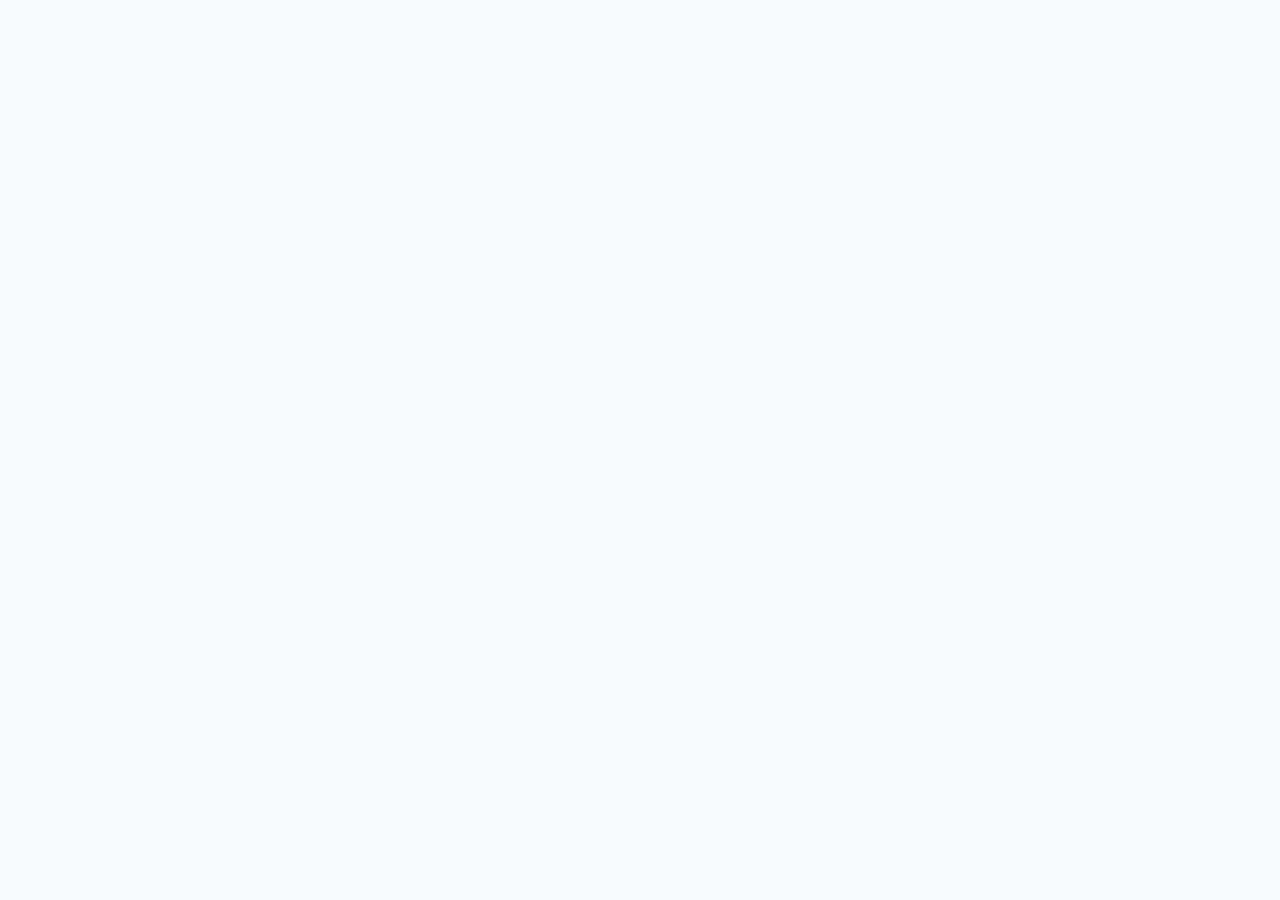
==== commit 6e30a35e: "library changes some changes" ====
--- a/index.html
+++ b/index.html
@@ -16,7 +16,7 @@
     />
     <link rel="stylesheet" href="styles.css" />
   </head>
-  <body>
+  <body class="auth-locked">
     <header class="site-header">
       <div class="container nav-wrap">
         <div class="brand">
@@ -445,6 +445,6 @@
       </div>
     </footer>
 
-    <script src="script.js"></script>
+    <script type="module" src="script.js"></script>
   </body>
 </html>
--- a/styles.css
+++ b/styles.css
@@ -26,20 +26,176 @@
   color: var(--text);
 }
 
-.cursor-book {
+body.auth-locked > :not(#library-auth) {
+  display: none !important;
+}
+
+#library-auth {
+  position: fixed;
+  inset: 0;
+  z-index: 10000;
+  display: grid;
+  place-items: center;
+  padding: 24px;
+  background: var(--bg);
+}
+
+.library-auth-card {
+  width: min(100%, 420px);
+  padding: 32px;
+  border: 1px solid var(--line);
+  border-radius: 20px;
+  background: #fff;
+  box-shadow: var(--shadow);
+}
+
+.library-auth-card h1 {
+  margin: 0 0 8px;
+  font-family: "Playfair Display", serif;
+}
+
+.library-auth-card p {
+  color: var(--muted);
+}
+
+.library-auth-card label {
+  display: block;
+  margin: 16px 0 6px;
+  font-weight: 600;
+}
+
+.library-auth-card input {
+  width: 100%;
+  min-height: 44px;
+  padding: 10px 12px;
+  border: 1px solid var(--line);
+  border-radius: 8px;
+  font: inherit;
+}
+
+.library-auth-card button {
+  width: 100%;
+  min-height: 44px;
+  margin-top: 14px;
+  cursor: pointer;
+  font: inherit;
+}
+
+.library-auth-card .primary-btn {
+  border: 0;
+}
+
+.library-auth-message {
+  min-height: 1.5em;
+  color: #b42318 !important;
+}
+
+.library-auth-account {
+  display: flex;
+  align-items: center;
+  gap: 12px;
+  color: var(--muted);
+  font-size: 0.875rem;
+}
+
+.library-auth-account button {
+  border: 0;
+  background: transparent;
+  color: var(--primary);
+  cursor: pointer;
+  font: inherit;
+  font-weight: 600;
+}
+
+#library-cloud-message {
+  position: fixed;
+  right: 16px;
+  bottom: 16px;
+  z-index: 9999;
+  max-width: min(440px, calc(100vw - 32px));
+  padding: 14px 18px;
+  border: 1px solid #f4b4ae;
+  border-radius: 10px;
+  background: #fff3f1;
+  color: #8f1d14;
+  box-shadow: var(--shadow);
+}
+
+.cursor-pointer {
   position: fixed;
   z-index: 9999;
-  font-size: 30px;
+  width: 38px;
+  height: 38px;
+  pointer-events: none;
+  opacity: 0;
+  transform: translate(-50%, -50%);
+  transition: opacity 100ms ease;
+}
+
+.cursor-pointer svg {
+  width: 100%;
+  height: 100%;
+  overflow: visible;
+  filter: drop-shadow(0 2px 3px rgba(15, 23, 42, 0.25));
+}
+
+.cursor-pointer .cursor-badge {
+  fill: var(--primary);
+  stroke: #fff;
+  stroke-width: 1.5px;
+}
+
+.cursor-pointer .cursor-book-icon {
+  fill: none;
+  stroke: #fff;
+  stroke-linecap: round;
+  stroke-linejoin: round;
+  stroke-width: 1.8px;
+}
+
+.cursor-pointer.is-visible {
+  opacity: 1;
+}
+
+.cursor-sparkle {
+  position: fixed;
+  z-index: 9998;
+  color: #e8d8ff;
+  font-size: var(--sparkle-size);
   line-height: 1;
   pointer-events: none;
-  opacity: 0;
-  filter: blur(0.7px) drop-shadow(0 3px 4px rgba(15, 23, 42, 0.22));
-  transform: translate(-50%, -50%) rotate(var(--book-angle, -12deg));
-  transition: left 100ms ease-out, top 100ms ease-out, opacity 120ms ease, transform 100ms ease-out;
-}
-
-.cursor-book.is-visible {
-  opacity: 1;
+  text-shadow: 0 0 1px rgba(255, 255, 255, 0.35), 0 0 3px currentColor;
+  transform: translate(-50%, -50%) rotate(var(--sparkle-angle)) scale(0.35);
+  animation: cursor-sparkle-fade 850ms ease-out forwards;
+}
+
+.cursor-sparkle.is-gold {
+  color: #ffd52e;
+}
+
+@keyframes cursor-sparkle-fade {
+  20% {
+    opacity: 1;
+    transform: translate(-50%, -50%) rotate(var(--sparkle-angle)) scale(1);
+  }
+
+  100% {
+    opacity: 0;
+    transform: translate(-50%, -70%) rotate(calc(var(--sparkle-angle) + 35deg)) scale(0.55);
+  }
+}
+
+@media (hover: hover) and (pointer: fine) {
+  body,
+  body * {
+    cursor: none !important;
+  }
+
+  body input,
+  body textarea,
+  body [contenteditable="true"] {
+    cursor: text !important;
+  }
 }
 
 a {
@@ -392,7 +548,7 @@
   width: 100%;
   height: 470px;
   border-radius: 40px 40px 40px 40px;
-  background: url("DSC00476.JPG") center/cover no-repeat;
+  background: url("../assets/campus-second.jpe") center/cover no-repeat;
   box-shadow: none;
   border: none;
   position: relative;
@@ -455,7 +611,7 @@
   width: 100%;
   text-align: left;
   color: inherit;
-  transition: transform 0.2s ease, box-shadow 0.2s ease, border-color 0.2s ease;
+  transition: transform 0.24s cubic-bezier(0.2, 0.8, 0.2, 1), box-shadow 0.24s ease, border-color 0.24s ease, background-color 0.24s ease;
 }
 
 .library-directory-trigger,
@@ -470,9 +626,10 @@
 .faculty-directory-trigger:focus-visible,
 .schedule-directory-trigger:hover,
 .schedule-directory-trigger:focus-visible {
-  transform: translateY(-2px);
-  box-shadow: 0 22px 42px rgba(19, 42, 61, 0.08);
-  border-color: rgba(13, 59, 102, 0.22);
+  transform: translateY(-4px);
+  background: #fff;
+  box-shadow: 0 18px 34px rgba(37, 99, 235, 0.1), 0 8px 18px rgba(19, 42, 61, 0.06);
+  border-color: var(--primary);
   outline: none;
 }
 
@@ -956,6 +1113,13 @@
   border-radius: 16px;
   background: rgba(37, 99, 235, 0.1);
   font-size: 1.8rem;
+  transition: transform 0.24s cubic-bezier(0.2, 0.8, 0.2, 1), background-color 0.24s ease;
+}
+
+.highlight-item:hover .highlight-icon,
+.highlight-item:focus-visible .highlight-icon {
+  transform: scale(1.06);
+  background: rgba(37, 99, 235, 0.15);
 }
 
 .highlight-icon svg {
@@ -967,6 +1131,12 @@
   margin: 18px 0 10px;
   font-size: 1.28rem;
   color: var(--primary-deep);
+  transition: color 0.24s ease;
+}
+
+.highlight-item:hover h3,
+.highlight-item:focus-visible h3 {
+  color: var(--primary);
 }
 
 .highlight-item p {
@@ -2762,6 +2932,36 @@
   margin-top: 32px;
 }
 
+.category-manage-form {
+  max-width: 680px;
+  margin: 28px auto 34px;
+  text-align: left;
+}
+
+.category-manage-form > label {
+  display: block;
+  margin-bottom: 8px;
+  font-weight: 700;
+}
+
+.category-manage-controls {
+  display: flex;
+  gap: 10px;
+}
+
+.category-manage-controls input {
+  flex: 1;
+  min-width: 0;
+  padding: 12px 14px;
+  border: 1px solid #d7dce5;
+  border-radius: 10px;
+  font: inherit;
+}
+
+.category-manage-form .category-message {
+  min-height: 1.4em;
+}
+
 .category-option {
   display: grid;
   grid-template-columns: auto 1fr auto;
@@ -2779,8 +2979,39 @@
   transition: transform 160ms ease, box-shadow 160ms ease, border-color 160ms ease;
 }
 
+.category-option {
+  display: flex;
+  flex-direction: column;
+  align-items: stretch;
+  padding: 0;
+}
+
+.category-open-button {
+  display: grid;
+  gap: 10px;
+  min-height: 150px;
+  padding: 20px;
+  border: 0;
+  background: transparent;
+  color: inherit;
+  text-align: left;
+  cursor: pointer;
+}
+
+.category-delete-button {
+  align-self: flex-end;
+  margin: 0 16px 14px;
+  padding: 7px 12px;
+  border: 1px solid #c2413a;
+  border-radius: 8px;
+  background: #fff;
+  color: #a52d27;
+  font: inherit;
+  cursor: pointer;
+}
+
 .category-option:hover,
-.category-option:focus-visible {
+.category-option:focus-within {
   transform: translateY(-2px);
   border-color: rgba(13, 59, 102, 0.28);
   box-shadow: 0 16px 34px rgba(19, 42, 61, 0.09);
@@ -2917,6 +3148,10 @@
     grid-template-columns: 1fr;
   }
 
+  .category-manage-controls {
+    flex-direction: column;
+  }
+
   .category-option {
     grid-template-columns: auto 1fr;
   }
